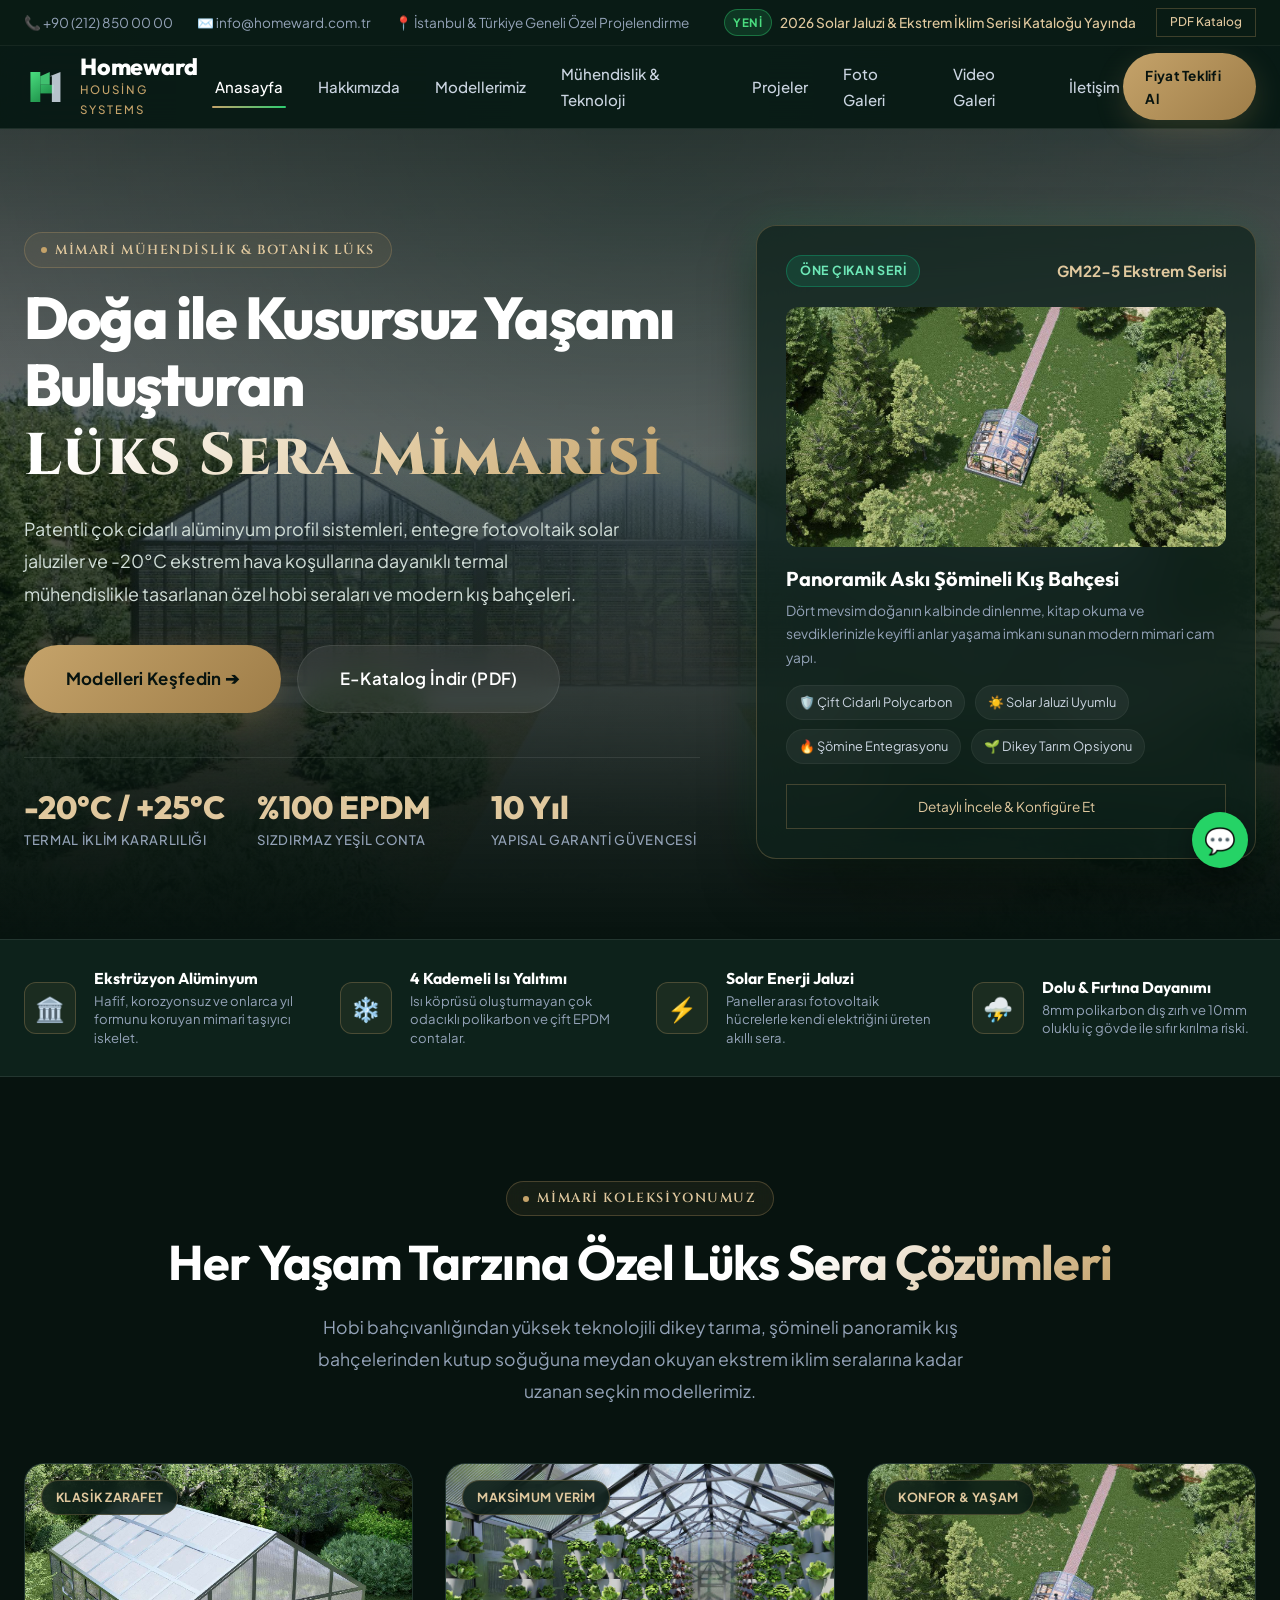
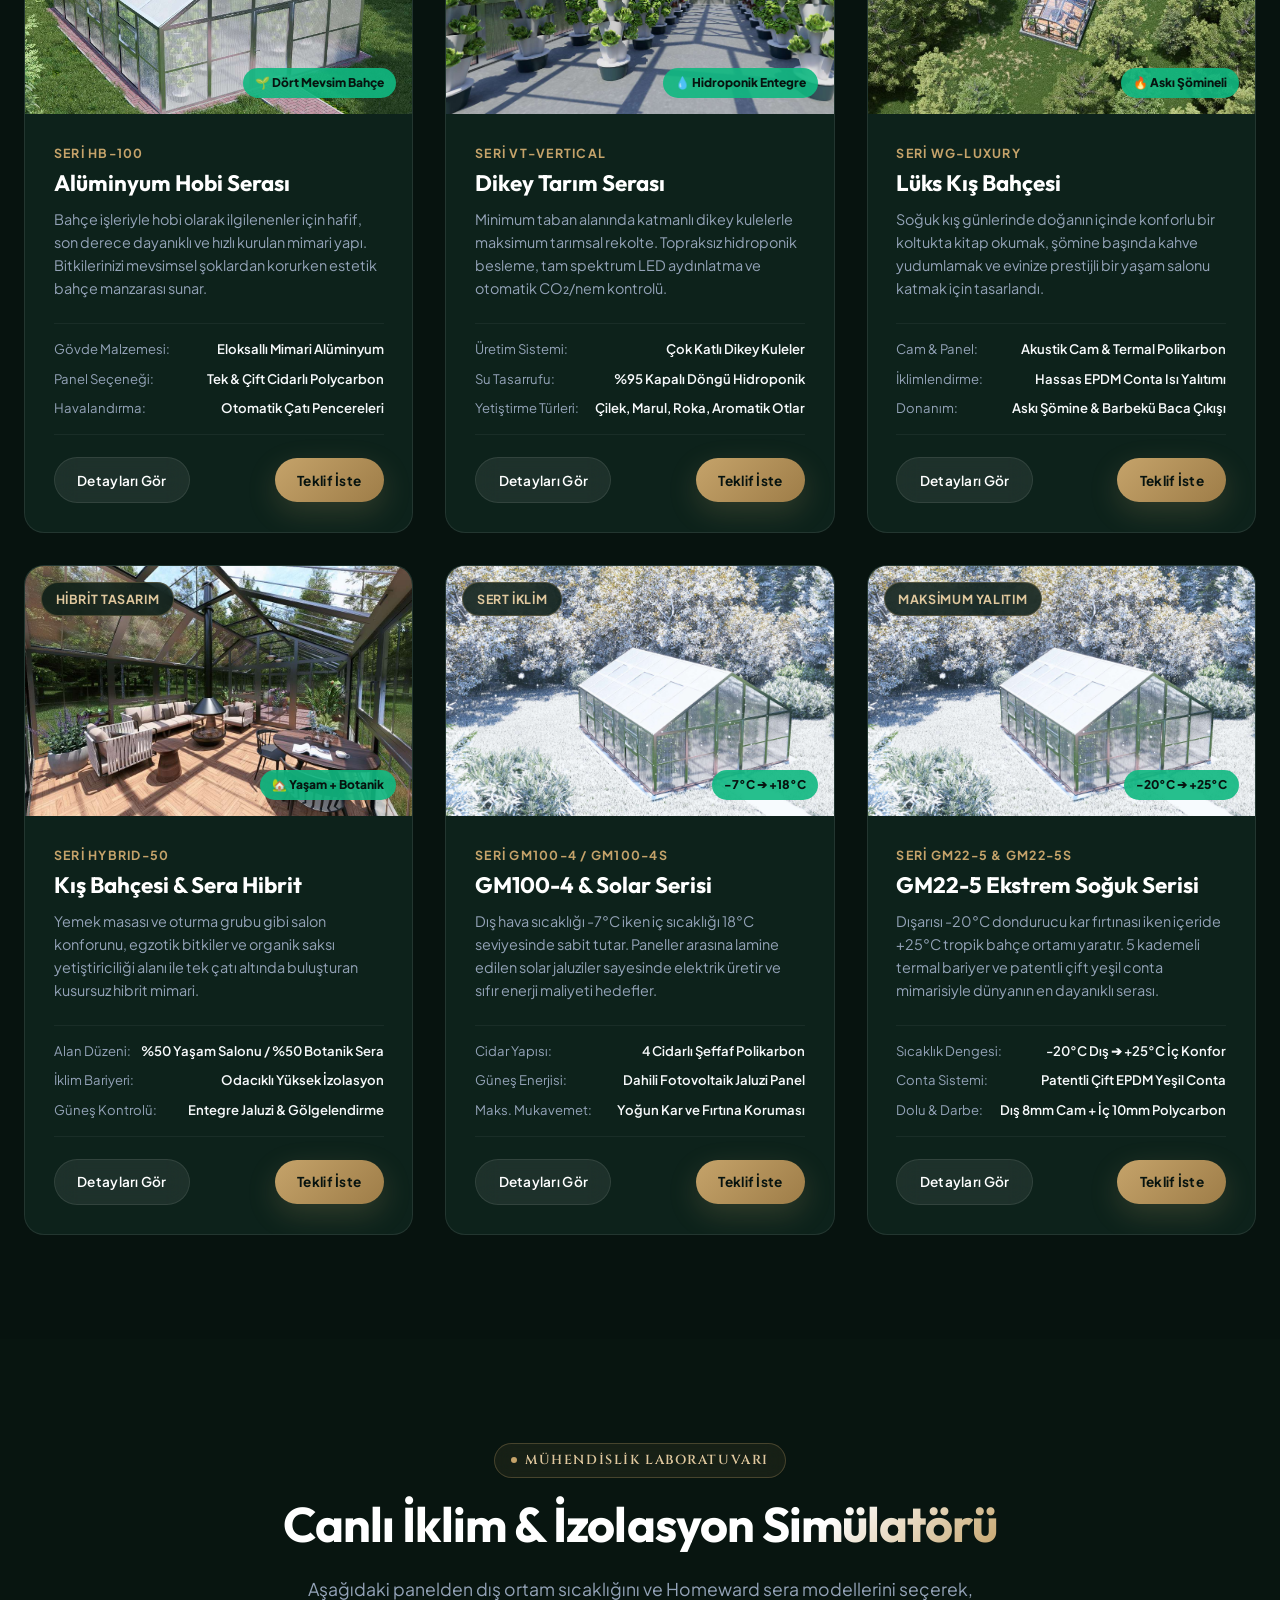
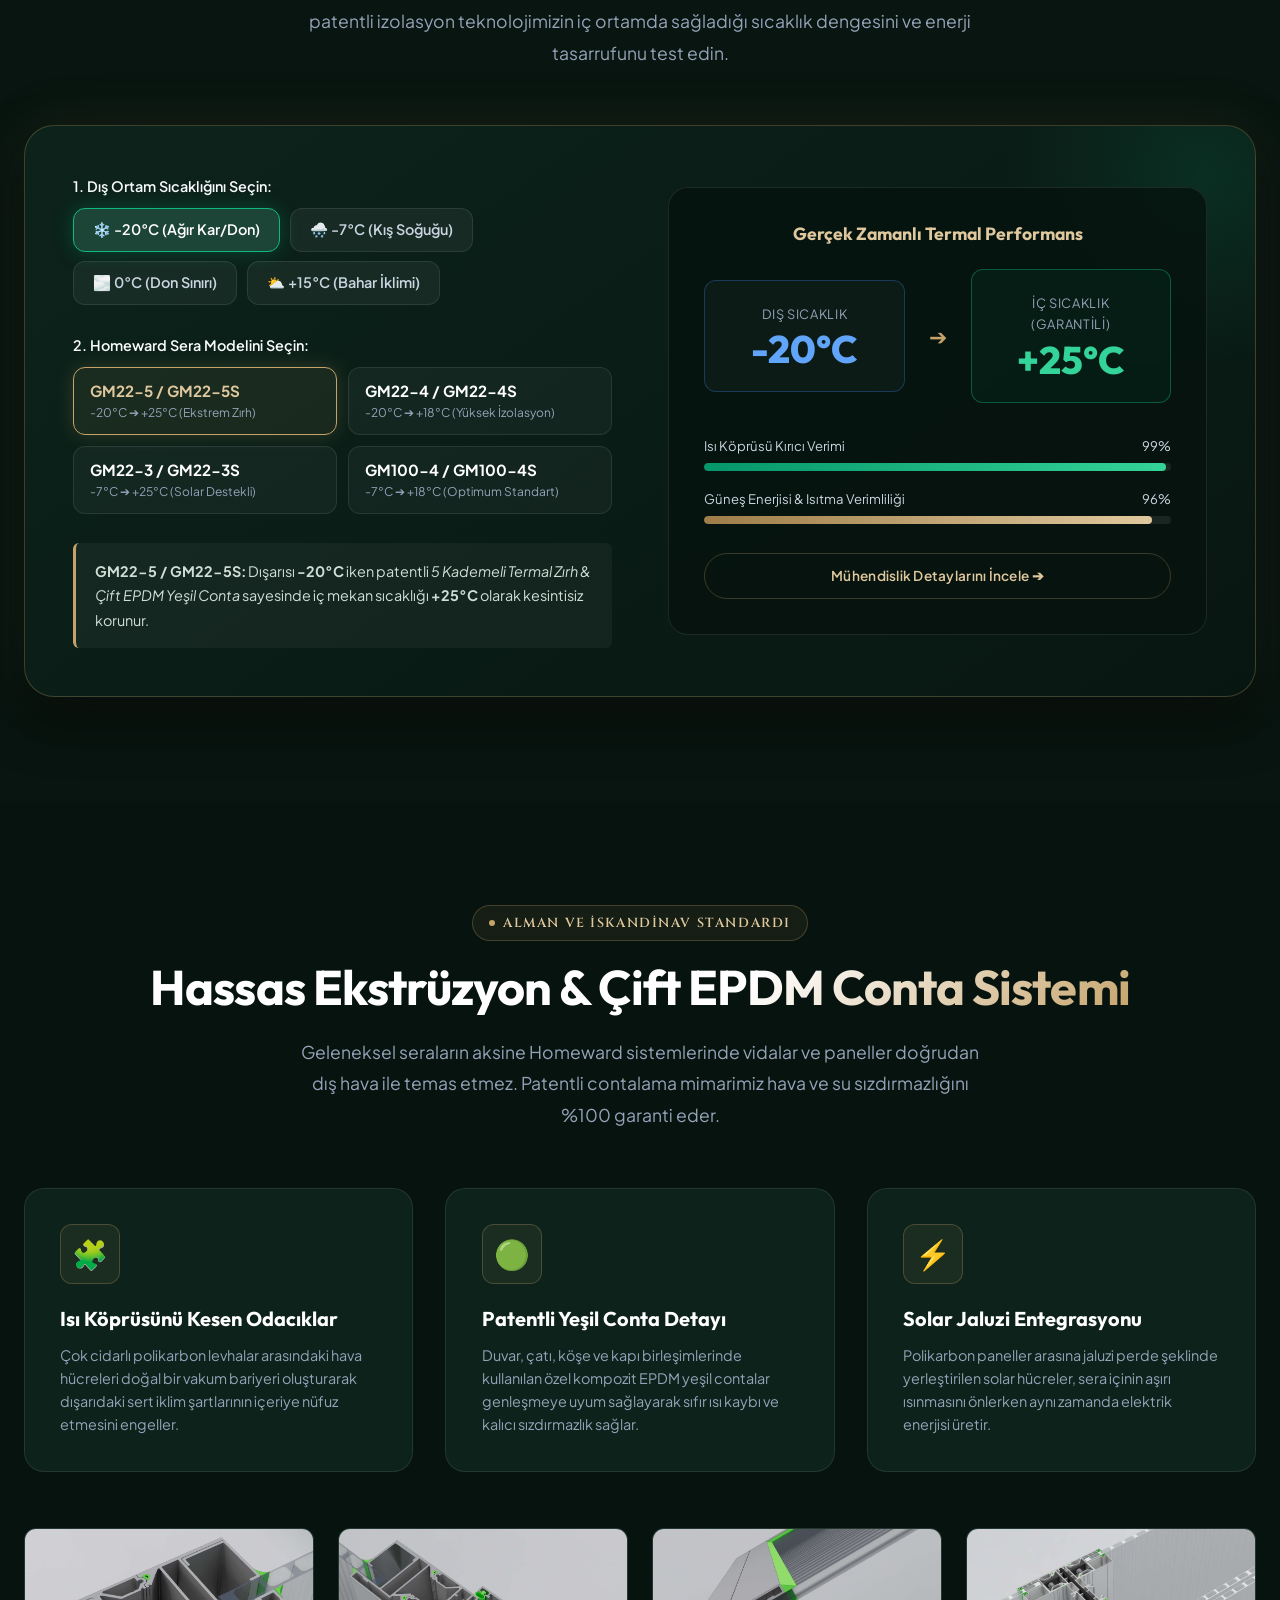
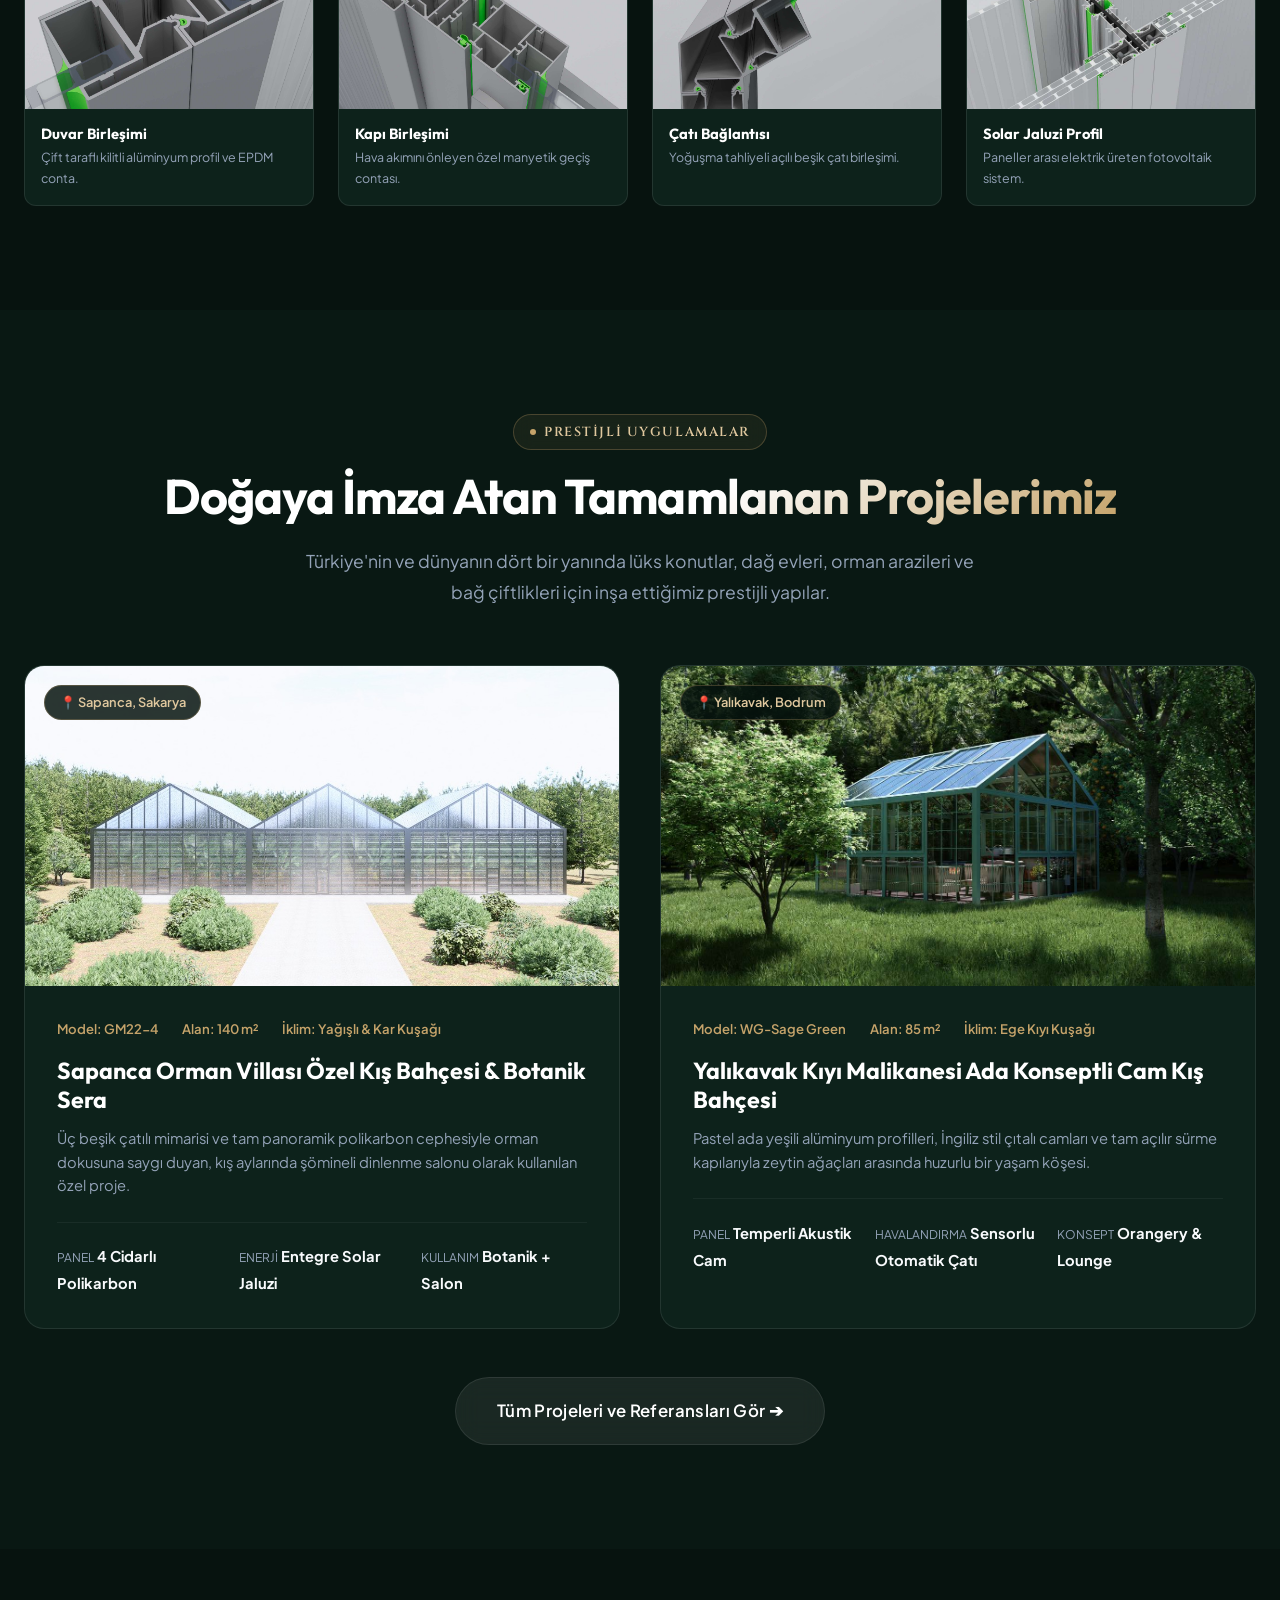
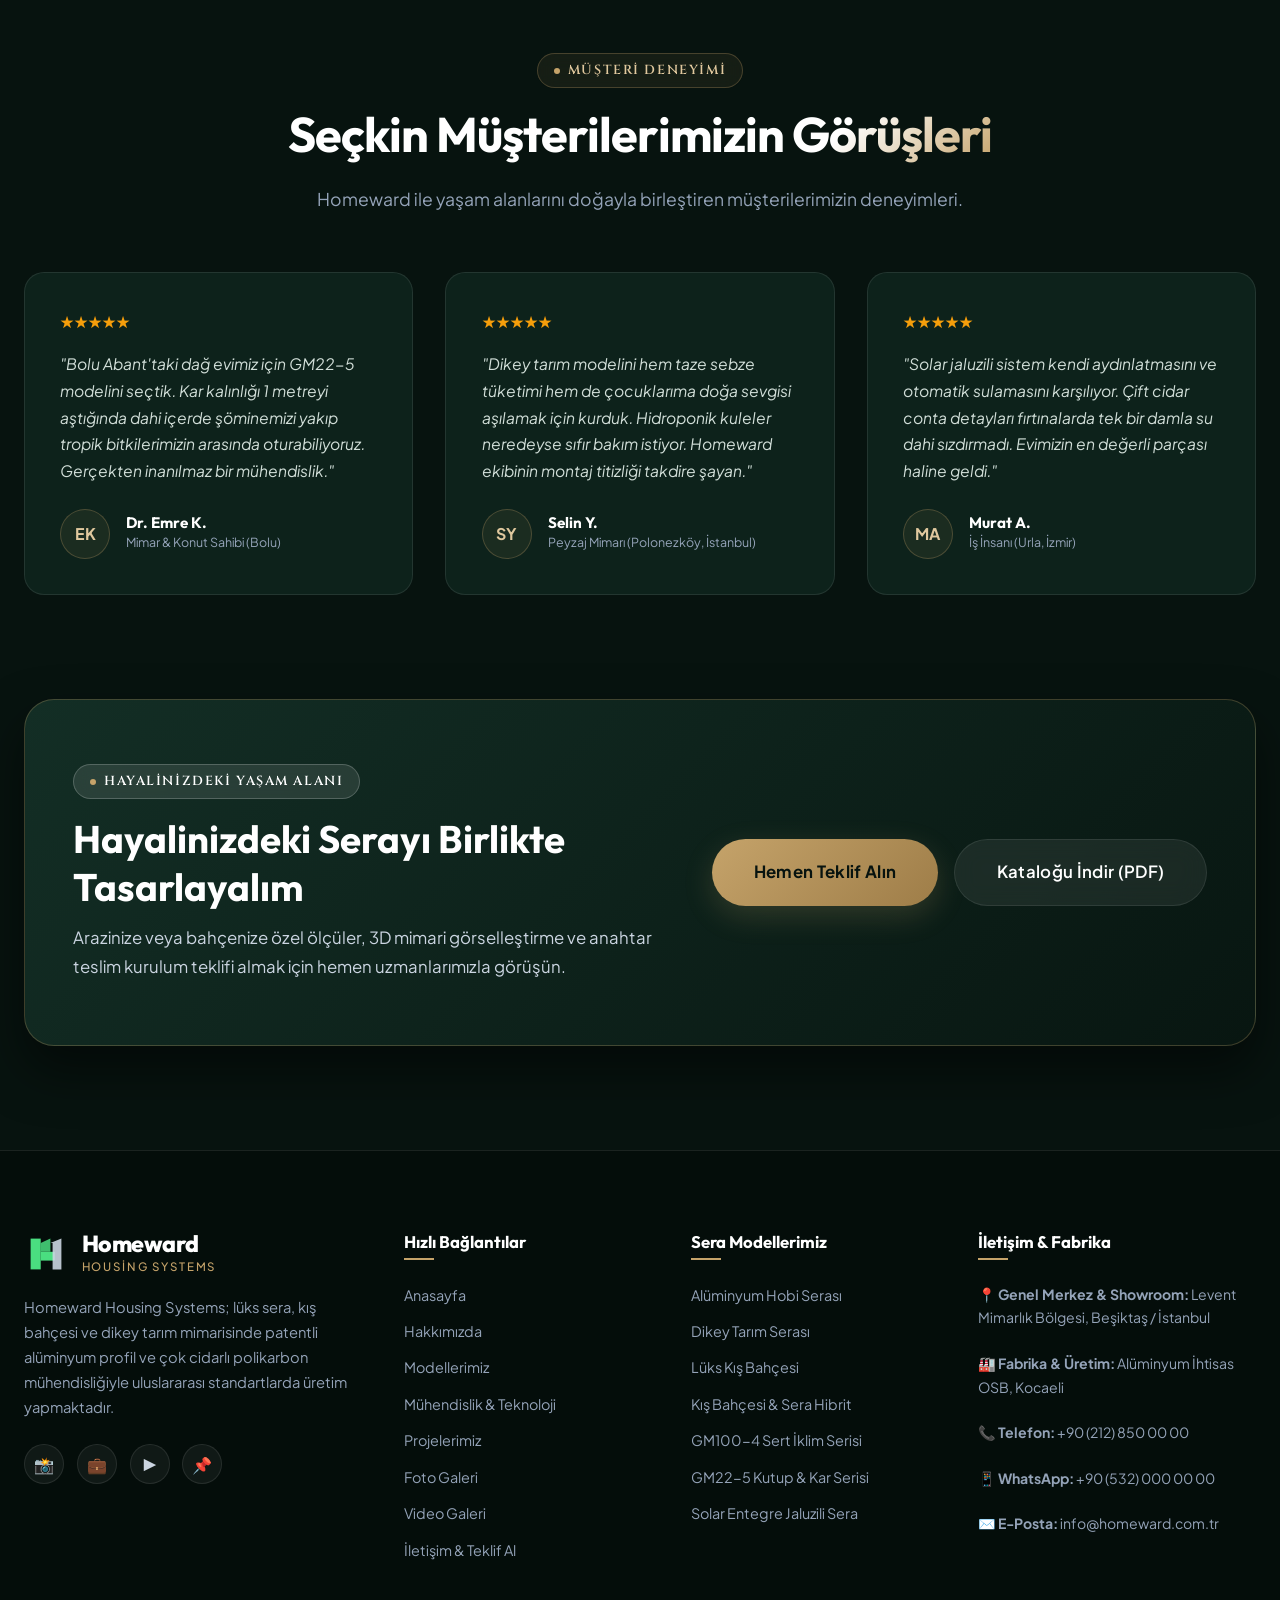
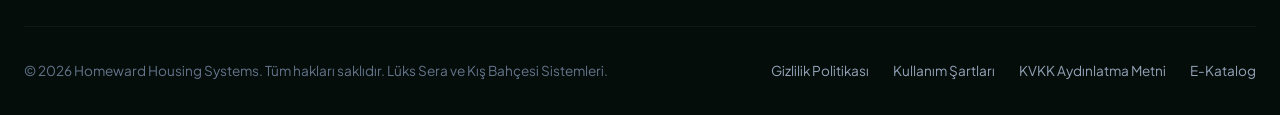
==== index.html @ cbe16f2c "feat: Homeward Housing Systems web sitesi ve Vercel yayin yapilandirmasi" ====
<!DOCTYPE html>
<html lang="tr">
<head>
  <meta charset="UTF-8">
  <meta name="viewport" content="width=device-width, initial-scale=1.0">
  <title>Homeward Housing Systems | Lüks Mimari Seralar & Kış Bahçeleri</title>
  <meta name="description" content="Homeward Housing Systems; patentli çok cidarlı polikarbon profil mühendisliği, entegre solar jaluziler ve -20°C ekstrem iklim dayanımı ile lüks mimari sera ve modern kış bahçeleri tasarlar.">
  <meta name="keywords" content="lüks sera, kış bahçesi, alüminyum sera, dikey tarım, hobi serası, homeward sera, solar sera, polikarbon sera">
  
  <!-- CSS Dosyası -->
  <link rel="stylesheet" href="assets/css/style.css">
  <link rel="icon" type="image/png" href="assets/images/logo_transparent.png">
</head>
<body>

  <!-- Üst Bilgi Duyuru Bandı -->
  <div class="topbar">
    <div class="container topbar-content">
      <div class="topbar-info">
        <a href="tel:+902128500000">📞 +90 (212) 850 00 00</a>
        <a href="mailto:info@homeward.com.tr">✉️ info@homeward.com.tr</a>
        <span>📍 İstanbul & Türkiye Geneli Özel Projelendirme</span>
      </div>
      <div class="topbar-promo">
        <span class="badge-live">Yeni</span>
        <span>2026 Solar Jaluzi & Ekstrem İklim Serisi Kataloğu Yayında</span>
        <a href="assets/homeward_katalog.pdf" download class="btn-outline-gold btn-sm" style="margin-left: 0.8rem; padding: 0.2rem 0.8rem; font-size: 0.75rem;">PDF Katalog</a>
      </div>
    </div>
  </div>

  <!-- Ana Navigasyon Header -->
  <header class="site-header">
    <div class="container nav-container">
      <a href="index.html" class="brand-logo" aria-label="Homeward Housing Systems Anasayfa">
        <div class="brand-logo-icon">
          <svg viewBox="0 0 100 100" fill="none" xmlns="http://www.w3.org/2000/svg">
            <path d="M15 15 H38 V85 H15 Z" fill="url(#logoGrad1)" />
            <path d="M38 45 H70 V65 H38 Z" fill="url(#logoGrad1)" />
            <path d="M60 25 L85 15 V85 H65 V25 Z" fill="#CBD5E1" opacity="0.9" />
            <path d="M38 25 L60 15 V45 H38 Z" fill="#4ADE80" opacity="0.85" />
            <defs>
              <linearGradient id="logoGrad1" x1="15" y1="15" x2="70" y2="85" gradientUnits="userSpaceOnUse">
                <stop stop-color="#4ADE80" />
                <stop offset="1" stop-color="#15803D" />
              </linearGradient>
            </defs>
          </svg>
        </div>
        <div class="brand-logo-text">
          <span class="brand-logo-name">Homeward</span>
          <span class="brand-logo-tagline">Housing Systems</span>
        </div>
      </a>

      <!-- Menü Linkleri -->
      <nav class="nav-menu">
        <a href="index.html" class="nav-link active">Anasayfa</a>
        <a href="hakkimizda.html" class="nav-link">Hakkımızda</a>
        <a href="modeller.html" class="nav-link">Modellerimiz</a>
        <a href="teknoloji.html" class="nav-link">Mühendislik & Teknoloji</a>
        <a href="referanslar.html" class="nav-link">Projeler</a>
        <a href="galeri.html" class="nav-link">Foto Galeri</a>
        <a href="video-galeri.html" class="nav-link">Video Galeri</a>
        <a href="iletisim.html" class="nav-link">İletişim</a>
      </nav>

      <div class="nav-actions">
        <a href="iletisim.html" class="btn btn-primary btn-sm">Fiyat Teklifi Al</a>
        <button class="menu-toggle" aria-label="Menüyü Aç/Kapat">☰</button>
      </div>
    </div>
  </header>

  <!-- Hero Bölümü (Cinematic Fullscreen Hero) -->
  <section class="hero">
    <div class="hero-bg-media">
      <img src="assets/images/hero/hero_front.jpg" alt="Homeward Lüks Mimari Sera ve Kış Bahçesi">
    </div>
    <div class="hero-overlay"></div>

    <div class="container hero-grid">
      <div class="hero-content">
        <div class="section-tag font-serif">MİMARİ MÜHENDİSLİK & BOTANİK LÜKS</div>
        <h1 class="hero-title">
          Doğa ile Kusursuz Yaşamı Buluşturan <br>
          <span class="highlight-gold font-serif">Lüks Sera Mimarisi</span>
        </h1>
        <p class="hero-subtitle">
          Patentli çok cidarlı alüminyum profil sistemleri, entegre fotovoltaik solar jaluziler ve -20°C ekstrem hava koşullarına dayanıklı termal mühendislikle tasarlanan özel hobi seraları ve modern kış bahçeleri.
        </p>
        <div class="hero-cta-group">
          <a href="modeller.html" class="btn btn-primary btn-lg">Modelleri Keşfedin ➔</a>
          <a href="assets/homeward_katalog.pdf" download class="btn btn-secondary btn-lg">E-Katalog İndir (PDF)</a>
        </div>

        <div class="hero-stats-row">
          <div class="stat-item">
            <span class="stat-num">-20°C / +25°C</span>
            <span class="stat-label">Termal İklim Kararlılığı</span>
          </div>
          <div class="stat-item">
            <span class="stat-num">%100 EPDM</span>
            <span class="stat-label">Sızdırmaz Yeşil Conta</span>
          </div>
          <div class="stat-item">
            <span class="stat-num">10 Yıl</span>
            <span class="stat-label">Yapısal Garanti Güvencesi</span>
          </div>
        </div>
      </div>

      <!-- Hero Sağ Taraf Kart Vitrini -->
      <div class="hero-card-showcase">
        <div class="hero-card-header">
          <span class="hero-card-badge">Öne Çıkan Seri</span>
          <span style="color: var(--color-accent-gold-light); font-weight: 700; font-size: 0.95rem;">GM22-5 Ekstrem Serisi</span>
        </div>
        <div class="hero-preview-img-box">
          <img src="assets/images/models/kis_bahcesi_somine.jpg" alt="Lüks Kış Bahçesi Şömineli Yaşam Alanı">
        </div>
        <h3 style="font-size: 1.25rem; margin-bottom: 0.5rem; color: #FFF;">Panoramik Askı Şömineli Kış Bahçesi</h3>
        <p style="font-size: 0.86rem; color: var(--text-muted); margin-bottom: 1rem;">
          Dört mevsim doğanın kalbinde dinlenme, kitap okuma ve sevdiklerinizle keyifli anlar yaşama imkanı sunan modern mimari cam yapı.
        </p>
        <div class="hero-spec-pills">
          <span class="spec-pill">🛡️ Çift Cidarlı Polycarbon</span>
          <span class="spec-pill">☀️ Solar Jaluzi Uyumlu</span>
          <span class="spec-pill">🔥 Şömine Entegrasyonu</span>
          <span class="spec-pill">🌱 Dikey Tarım Opsiyonu</span>
        </div>
        <div style="display: flex; justify-content: space-between; align-items: center; margin-top: 0.5rem;">
          <a href="modeller.html" class="btn-outline-gold btn-sm" style="width: 100%; text-align: center;">Detaylı İncele & Konfigüre Et</a>
        </div>
      </div>
    </div>
  </section>

  <!-- Öne Çıkan Özellikler Şeridi (Ticker / Tescilli Standartlar) -->
  <section class="features-ticker">
    <div class="container">
      <div class="ticker-grid">
        <div class="ticker-item">
          <div class="ticker-icon">🏛️</div>
          <div class="ticker-info">
            <h4>Ekstrüzyon Alüminyum</h4>
            <p>Hafif, korozyonsuz ve onlarca yıl formunu koruyan mimari taşıyıcı iskelet.</p>
          </div>
        </div>
        <div class="ticker-item">
          <div class="ticker-icon">❄️</div>
          <div class="ticker-info">
            <h4>4 Kademeli Isı Yalıtımı</h4>
            <p>Isı köprüsü oluşturmayan çok odacıklı polikarbon ve çift EPDM contalar.</p>
          </div>
        </div>
        <div class="ticker-item">
          <div class="ticker-icon">⚡</div>
          <div class="ticker-info">
            <h4>Solar Enerji Jaluzi</h4>
            <p>Paneller arası fotovoltaik hücrelerle kendi elektriğini üreten akıllı sera.</p>
          </div>
        </div>
        <div class="ticker-item">
          <div class="ticker-icon">⛈️</div>
          <div class="ticker-info">
            <h4>Dolu & Fırtına Dayanımı</h4>
            <p>8mm polikarbon dış zırh ve 10mm oluklu iç gövde ile sıfır kırılma riski.</p>
          </div>
        </div>
      </div>
    </div>
  </section>

  <!-- Modeller Bölümü -->
  <section class="section" id="modeller">
    <div class="container">
      <div class="section-header text-center">
        <span class="section-tag font-serif">MİMARİ KOLEKSİYONUMUZ</span>
        <h2 class="section-title">Her Yaşam Tarzına Özel <span>Lüks Sera Çözümleri</span></h2>
        <p class="section-desc center">
          Hobi bahçıvanlığından yüksek teknolojili dikey tarıma, şömineli panoramik kış bahçelerinden kutup soğuğuna meydan okuyan ekstrem iklim seralarına kadar uzanan seçkin modellerimiz.
        </p>
      </div>

      <div class="models-grid">
        <!-- Model 1: Hobi Serası -->
        <div class="model-card">
          <div class="model-img-wrapper">
            <img src="assets/images/models/hobi_serasi_main.jpg" alt="Alüminyum Hobi Serası">
            <span class="model-badge">Klasik Zarafet</span>
            <span class="model-climate-tag">🌱 Dört Mevsim Bahçe</span>
          </div>
          <div class="model-content">
            <span class="model-code">SERİ HB-100</span>
            <h3 class="model-name">Alüminyum Hobi Serası</h3>
            <p class="model-desc">
              Bahçe işleriyle hobi olarak ilgilenenler için hafif, son derece dayanıklı ve hızlı kurulan mimari yapı. Bitkilerinizi mevsimsel şoklardan korurken estetik bahçe manzarası sunar.
            </p>
            <div class="model-specs-list">
              <div class="model-spec-item">
                <span class="label">Gövde Malzemesi:</span>
                <span class="value">Eloksallı Mimari Alüminyum</span>
              </div>
              <div class="model-spec-item">
                <span class="label">Panel Seçeneği:</span>
                <span class="value">Tek & Çift Cidarlı Polycarbon</span>
              </div>
              <div class="model-spec-item">
                <span class="label">Havalandırma:</span>
                <span class="value">Otomatik Çatı Pencereleri</span>
              </div>
            </div>
            <div class="model-card-footer">
              <a href="modeller.html#hobi" class="btn btn-secondary btn-sm">Detayları Gör</a>
              <a href="iletisim.html?model=hobi-serasi" class="btn btn-primary btn-sm">Teklif İste</a>
            </div>
          </div>
        </div>

        <!-- Model 2: Dikey Tarım Serası -->
        <div class="model-card">
          <div class="model-img-wrapper">
            <img src="assets/images/models/dikey_tarim_interior.jpg" alt="Dikey Tarım ve Hidroponik Sera">
            <span class="model-badge">Maksimum Verim</span>
            <span class="model-climate-tag">💧 Hidroponik Entegre</span>
          </div>
          <div class="model-content">
            <span class="model-code">SERİ VT-VERTICAL</span>
            <h3 class="model-name">Dikey Tarım Serası</h3>
            <p class="model-desc">
              Minimum taban alanında katmanlı dikey kulelerle maksimum tarımsal rekolte. Topraksız hidroponik besleme, tam spektrum LED aydınlatma ve otomatik CO₂/nem kontrolü.
            </p>
            <div class="model-specs-list">
              <div class="model-spec-item">
                <span class="label">Üretim Sistemi:</span>
                <span class="value">Çok Katlı Dikey Kuleler</span>
              </div>
              <div class="model-spec-item">
                <span class="label">Su Tasarrufu:</span>
                <span class="value">%95 Kapalı Döngü Hidroponik</span>
              </div>
              <div class="model-spec-item">
                <span class="label">Yetiştirme Türleri:</span>
                <span class="value">Çilek, Marul, Roka, Aromatik Otlar</span>
              </div>
            </div>
            <div class="model-card-footer">
              <a href="modeller.html#dikey" class="btn btn-secondary btn-sm">Detayları Gör</a>
              <a href="iletisim.html?model=dikey-tarim" class="btn btn-primary btn-sm">Teklif İste</a>
            </div>
          </div>
        </div>

        <!-- Model 3: Lüks Kış Bahçesi & Salon -->
        <div class="model-card">
          <div class="model-img-wrapper">
            <img src="assets/images/models/kis_bahcesi_somine.jpg" alt="Lüks Kış Bahçesi">
            <span class="model-badge">Konfor & Yaşam</span>
            <span class="model-climate-tag">🔥 Askı Şömineli</span>
          </div>
          <div class="model-content">
            <span class="model-code">SERİ WG-LUXURY</span>
            <h3 class="model-name">Lüks Kış Bahçesi</h3>
            <p class="model-desc">
              Soğuk kış günlerinde doğanın içinde konforlu bir koltukta kitap okumak, şömine başında kahve yudumlamak ve evinize prestijli bir yaşam salonu katmak için tasarlandı.
            </p>
            <div class="model-specs-list">
              <div class="model-spec-item">
                <span class="label">Cam & Panel:</span>
                <span class="value">Akustik Cam & Termal Polikarbon</span>
              </div>
              <div class="model-spec-item">
                <span class="label">İklimlendirme:</span>
                <span class="value">Hassas EPDM Conta Isı Yalıtımı</span>
              </div>
              <div class="model-spec-item">
                <span class="label">Donanım:</span>
                <span class="value">Askı Şömine & Barbekü Baca Çıkışı</span>
              </div>
            </div>
            <div class="model-card-footer">
              <a href="modeller.html#kis-bahcesi" class="btn btn-secondary btn-sm">Detayları Gör</a>
              <a href="iletisim.html?model=kis-bahcesi" class="btn btn-primary btn-sm">Teklif İste</a>
            </div>
          </div>
        </div>

        <!-- Model 4: Kış Bahçesi & Sera Hibrit -->
        <div class="model-card">
          <div class="model-img-wrapper">
            <img src="assets/images/models/kis_bahcesi_sera_hibrit.jpg" alt="Kış Bahçesi ve Sera Hibrit Model">
            <span class="model-badge">Hibrit Tasarım</span>
            <span class="model-climate-tag">🏡 Yaşam + Botanik</span>
          </div>
          <div class="model-content">
            <span class="model-code">SERİ HYBRID-50</span>
            <h3 class="model-name">Kış Bahçesi & Sera Hibrit</h3>
            <p class="model-desc">
              Yemek masası ve oturma grubu gibi salon konforunu, egzotik bitkiler ve organik saksı yetiştiriciliği alanı ile tek çatı altında buluşturan kusursuz hibrit mimari.
            </p>
            <div class="model-specs-list">
              <div class="model-spec-item">
                <span class="label">Alan Düzeni:</span>
                <span class="value">%50 Yaşam Salonu / %50 Botanik Sera</span>
              </div>
              <div class="model-spec-item">
                <span class="label">İklim Bariyeri:</span>
                <span class="value">Odacıklı Yüksek İzolasyon</span>
              </div>
              <div class="model-spec-item">
                <span class="label">Güneş Kontrolü:</span>
                <span class="value">Entegre Jaluzi & Gölgelendirme</span>
              </div>
            </div>
            <div class="model-card-footer">
              <a href="modeller.html#hibrit" class="btn btn-secondary btn-sm">Detayları Gör</a>
              <a href="iletisim.html?model=hibrit-sera" class="btn btn-primary btn-sm">Teklif İste</a>
            </div>
          </div>
        </div>

        <!-- Model 5: GM100-4 & Solar GM100-4S -->
        <div class="model-card">
          <div class="model-img-wrapper">
            <img src="assets/images/models/sert_iklim_solar_sera.jpg" alt="GM100 Sert İklim Serası">
            <span class="model-badge">Sert İklim</span>
            <span class="model-climate-tag">-7°C ➔ +18°C</span>
          </div>
          <div class="model-content">
            <span class="model-code">SERİ GM100-4 / GM100-4S</span>
            <h3 class="model-name">GM100-4 & Solar Serisi</h3>
            <p class="model-desc">
              Dış hava sıcaklığı -7°C iken iç sıcaklığı 18°C seviyesinde sabit tutar. Paneller arasına lamine edilen solar jaluziler sayesinde elektrik üretir ve sıfır enerji maliyeti hedefler.
            </p>
            <div class="model-specs-list">
              <div class="model-spec-item">
                <span class="label">Cidar Yapısı:</span>
                <span class="value">4 Cidarlı Şeffaf Polikarbon</span>
              </div>
              <div class="model-spec-item">
                <span class="label">Güneş Enerjisi:</span>
                <span class="value">Dahili Fotovoltaik Jaluzi Panel</span>
              </div>
              <div class="model-spec-item">
                <span class="label">Maks. Mukavemet:</span>
                <span class="value">Yoğun Kar ve Fırtına Koruması</span>
              </div>
            </div>
            <div class="model-card-footer">
              <a href="modeller.html#gm100" class="btn btn-secondary btn-sm">Detayları Gör</a>
              <a href="iletisim.html?model=gm100-4" class="btn btn-primary btn-sm">Teklif İste</a>
            </div>
          </div>
        </div>

        <!-- Model 6: GM22-5 Ekstrem Kutup & Kar Serisi -->
        <div class="model-card">
          <div class="model-img-wrapper">
            <img src="assets/images/hero/snow_arctic_greenhouse.jpg" alt="GM22-5 Ekstrem Kutup ve Kar Serisi Sera">
            <span class="model-badge">Maksimum Yalıtım</span>
            <span class="model-climate-tag">-20°C ➔ +25°C</span>
          </div>
          <div class="model-content">
            <span class="model-code">SERİ GM22-5 & GM22-5S</span>
            <h3 class="model-name">GM22-5 Ekstrem Soğuk Serisi</h3>
            <p class="model-desc">
              Dışarısı -20°C dondurucu kar fırtınası iken içeride +25°C tropik bahçe ortamı yaratır. 5 kademeli termal bariyer ve patentli çift yeşil conta mimarisiyle dünyanın en dayanıklı serası.
            </p>
            <div class="model-specs-list">
              <div class="model-spec-item">
                <span class="label">Sıcaklık Dengesi:</span>
                <span class="value">-20°C Dış ➔ +25°C İç Konfor</span>
              </div>
              <div class="model-spec-item">
                <span class="label">Conta Sistemi:</span>
                <span class="value">Patentli Çift EPDM Yeşil Conta</span>
              </div>
              <div class="model-spec-item">
                <span class="label">Dolu & Darbe:</span>
                <span class="value">Dış 8mm Cam + İç 10mm Polycarbon</span>
              </div>
            </div>
            <div class="model-card-footer">
              <a href="modeller.html#gm22-5" class="btn btn-secondary btn-sm">Detayları Gör</a>
              <a href="iletisim.html?model=gm22-5" class="btn btn-primary btn-sm">Teklif İste</a>
            </div>
          </div>
        </div>
      </div>
    </div>
  </section>

  <!-- İNTERAKTİF İKLİM & İZOLASYON SİMÜLATÖRÜ -->
  <section class="section" style="background: rgba(10, 24, 19, 0.5);">
    <div class="container">
      <div class="section-header text-center">
        <span class="section-tag font-serif">MÜHENDİSLİK LABORATUVARI</span>
        <h2 class="section-title">Canlı İklim & İzolasyon <span>Simülatörü</span></h2>
        <p class="section-desc center">
          Aşağıdaki panelden dış ortam sıcaklığını ve Homeward sera modellerini seçerek, patentli izolasyon teknolojimizin iç ortamda sağladığı sıcaklık dengesini ve enerji tasarrufunu test edin.
        </p>
      </div>

      <div class="simulator-box">
        <div class="simulator-grid">
          <!-- Sol Kontroller -->
          <div class="sim-controls">
            <div class="control-group">
              <label>1. Dış Ortam Sıcaklığını Seçin:</label>
              <div class="temp-buttons-row">
                <button type="button" class="temp-btn active" data-temp="-20">❄️ -20°C (Ağır Kar/Don)</button>
                <button type="button" class="temp-btn" data-temp="-7">🌨️ -7°C (Kış Soğuğu)</button>
                <button type="button" class="temp-btn" data-temp="0">🌫️ 0°C (Don Sınırı)</button>
                <button type="button" class="temp-btn" data-temp="15">⛅ +15°C (Bahar İklimi)</button>
              </div>
            </div>

            <div class="control-group">
              <label>2. Homeward Sera Modelini Seçin:</label>
              <div class="model-select-grid">
                <button type="button" class="model-choice-btn active" data-model="gm22-5">
                  <strong>GM22-5 / GM22-5S</strong>
                  <span>-20°C ➔ +25°C (Ekstrem Zırh)</span>
                </button>
                <button type="button" class="model-choice-btn" data-model="gm22-4">
                  <strong>GM22-4 / GM22-4S</strong>
                  <span>-20°C ➔ +18°C (Yüksek İzolasyon)</span>
                </button>
                <button type="button" class="model-choice-btn" data-model="gm22-3">
                  <strong>GM22-3 / GM22-3S</strong>
                  <span>-7°C ➔ +25°C (Solar Destekli)</span>
                </button>
                <button type="button" class="model-choice-btn" data-model="gm100-4">
                  <strong>GM100-4 / GM100-4S</strong>
                  <span>-7°C ➔ +18°C (Optimum Standart)</span>
                </button>
              </div>
            </div>

            <div id="simClimateDesc" style="background: rgba(255, 255, 255, 0.04); border-left: 3px solid var(--color-accent-gold); padding: 1rem 1.2rem; border-radius: var(--radius-sm); font-size: 0.9rem; color: #D1DED8;">
              Hesaplanıyor...
            </div>
          </div>

          <!-- Sağ Canlı Gösterge -->
          <div class="sim-display-card">
            <h4 style="font-size: 1.1rem; color: var(--color-accent-gold-light); margin-bottom: 1.5rem; text-align: center;">
              Gerçek Zamanlı Termal Performans
            </h4>

            <div class="thermal-comparison-row">
              <div class="thermal-box outside">
                <div class="thermal-label">Dış Sıcaklık</div>
                <div class="thermal-value cold" id="outsideTempVal">-20°C</div>
              </div>

              <div class="thermal-divider-arrow">➔</div>

              <div class="thermal-box inside">
                <div class="thermal-label">İç Sıcaklık (Garantili)</div>
                <div class="thermal-value warm" id="insideTempVal">+25°C</div>
              </div>
            </div>

            <div class="thermal-feature-bars">
              <div class="bar-row">
                <div class="bar-header">
                  <span>Isı Köprüsü Kırıcı Verimi</span>
                  <span id="retentionVal">99%</span>
                </div>
                <div class="progress-track">
                  <div class="progress-fill green" id="retentionFill" style="width: 99%;"></div>
                </div>
              </div>

              <div class="bar-row">
                <div class="bar-header">
                  <span>Güneş Enerjisi & Isıtma Verimliliği</span>
                  <span id="solarEffVal">96%</span>
                </div>
                <div class="progress-track">
                  <div class="progress-fill gold" id="solarEffFill" style="width: 96%;"></div>
                </div>
              </div>
            </div>

            <div style="margin-top: 1.8rem; text-align: center;">
              <a href="teknoloji.html" class="btn btn-outline-gold btn-sm" style="width: 100%;">
                Mühendislik Detaylarını İncele ➔
              </a>
            </div>
          </div>
        </div>
      </div>
    </div>
  </section>

  <!-- MÜHENDİSLİK & PATENTLİ CONTA TEKNOLOJİSİ ÖNİZLEMESİ -->
  <section class="section">
    <div class="container">
      <div class="section-header text-center">
        <span class="section-tag font-serif">ALMAN VE İSKANDİNAV STANDARDI</span>
        <h2 class="section-title">Hassas Ekstrüzyon & <span>Çift EPDM Conta Sistemi</span></h2>
        <p class="section-desc center">
          Geleneksel seraların aksine Homeward sistemlerinde vidalar ve paneller doğrudan dış hava ile temas etmez. Patentli contalama mimarimiz hava ve su sızdırmazlığını %100 garanti eder.
        </p>
      </div>

      <div class="tech-features-grid">
        <div class="tech-card">
          <div class="tech-icon-circle">🧩</div>
          <h3>Isı Köprüsünü Kesen Odacıklar</h3>
          <p>Çok cidarlı polikarbon levhalar arasındaki hava hücreleri doğal bir vakum bariyeri oluşturarak dışarıdaki sert iklim şartlarının içeriye nüfuz etmesini engeller.</p>
        </div>
        <div class="tech-card">
          <div class="tech-icon-circle">🟢</div>
          <h3>Patentli Yeşil Conta Detayı</h3>
          <p>Duvar, çatı, köşe ve kapı birleşimlerinde kullanılan özel kompozit EPDM yeşil contalar genleşmeye uyum sağlayarak sıfır ısı kaybı ve kalıcı sızdırmazlık sağlar.</p>
        </div>
        <div class="tech-card">
          <div class="tech-icon-circle">⚡</div>
          <h3>Solar Jaluzi Entegrasyonu</h3>
          <p>Polikarbon paneller arasına jaluzi perde şeklinde yerleştirilen solar hücreler, sera içinin aşırı ısınmasını önlerken aynı zamanda elektrik enerjisi üretir.</p>
        </div>
      </div>

      <!-- Kesit Görselleri Barı -->
      <div class="joints-gallery-grid">
        <div class="joint-card" data-lightbox-src="assets/images/tech/duvar_conta_detay.jpg" data-title="Duvar Birleşimi Conta Detayı">
          <div class="joint-img">
            <img src="assets/images/tech/duvar_conta_detay.jpg" alt="Duvar Birleşimi Conta Detayı">
          </div>
          <div class="joint-info">
            <h5>Duvar Birleşimi</h5>
            <p>Çift taraflı kilitli alüminyum profil ve EPDM conta.</p>
          </div>
        </div>

        <div class="joint-card" data-lightbox-src="assets/images/tech/kapi_conta_detay.jpg" data-title="Kapı Birleşimi Conta Detayı">
          <div class="joint-img">
            <img src="assets/images/tech/kapi_conta_detay.jpg" alt="Kapı Birleşimi Conta Detayı">
          </div>
          <div class="joint-info">
            <h5>Kapı Birleşimi</h5>
            <p>Hava akımını önleyen özel manyetik geçiş contası.</p>
          </div>
        </div>

        <div class="joint-card" data-lightbox-src="assets/images/tech/cati_conta_detay.jpg" data-title="Çatı Birleşimi Conta Detayı">
          <div class="joint-img">
            <img src="assets/images/tech/cati_conta_detay.jpg" alt="Çatı Birleşimi Conta Detayı">
          </div>
          <div class="joint-info">
            <h5>Çatı Bağlantısı</h5>
            <p>Yoğuşma tahliyeli açılı beşik çatı birleşimi.</p>
          </div>
        </div>

        <div class="joint-card" data-lightbox-src="assets/images/tech/solar_jaluzi_profil.jpg" data-title="Entegre Solar Jaluzi Profil Kesiti">
          <div class="joint-img">
            <img src="assets/images/tech/solar_jaluzi_profil.jpg" alt="Solar Jaluzi Profil Kesiti">
          </div>
          <div class="joint-info">
            <h5>Solar Jaluzi Profil</h5>
            <p>Paneller arası elektrik üreten fotovoltaik sistem.</p>
          </div>
        </div>
      </div>
    </div>
  </section>

  <!-- SEÇKİN PROJELER VİTRİNİ -->
  <section class="section" style="background: rgba(13, 34, 27, 0.4);">
    <div class="container">
      <div class="section-header text-center">
        <span class="section-tag font-serif">PRESTİJLİ UYGULAMALAR</span>
        <h2 class="section-title">Doğaya İmza Atan <span>Tamamlanan Projelerimiz</span></h2>
        <p class="section-desc center">
          Türkiye'nin ve dünyanın dört bir yanında lüks konutlar, dağ evleri, orman arazileri ve bağ çiftlikleri için inşa ettiğimiz prestijli yapılar.
        </p>
      </div>

      <div class="projects-grid">
        <div class="project-card">
          <div class="project-img-box">
            <img src="assets/images/hero/hero_front.jpg" alt="Sapanca Orman Villası Sera Projesi">
            <span class="project-location-tag">📍 Sapanca, Sakarya</span>
          </div>
          <div class="project-body">
            <div class="project-meta-row">
              <span>Model: GM22-4</span>
              <span>Alan: 140 m²</span>
              <span>İklim: Yağışlı & Kar Kuşağı</span>
            </div>
            <h3 class="project-title">Sapanca Orman Villası Özel Kış Bahçesi & Botanik Sera</h3>
            <p class="project-desc">
              Üç beşik çatılı mimarisi ve tam panoramik polikarbon cephesiyle orman dokusuna saygı duyan, kış aylarında şömineli dinlenme salonu olarak kullanılan özel proje.
            </p>
            <div class="project-specs-bar">
              <div class="spec-col">
                <span class="spec-t">Panel</span>
                <span class="spec-v">4 Cidarlı Polikarbon</span>
              </div>
              <div class="spec-col">
                <span class="spec-t">Enerji</span>
                <span class="spec-v">Entegre Solar Jaluzi</span>
              </div>
              <div class="spec-col">
                <span class="spec-t">Kullanım</span>
                <span class="spec-v">Botanik + Salon</span>
              </div>
            </div>
          </div>
        </div>

        <div class="project-card">
          <div class="project-img-box">
            <img src="assets/images/models/kis_bahcesi_sage_green.jpg" alt="Bodrum Yalıkavak Ada Konsepti Kış Bahçesi">
            <span class="project-location-tag">📍 Yalıkavak, Bodrum</span>
          </div>
          <div class="project-body">
            <div class="project-meta-row">
              <span>Model: WG-Sage Green</span>
              <span>Alan: 85 m²</span>
              <span>İklim: Ege Kıyı Kuşağı</span>
            </div>
            <h3 class="project-title">Yalıkavak Kıyı Malikanesi Ada Konseptli Cam Kış Bahçesi</h3>
            <p class="project-desc">
              Pastel ada yeşili alüminyum profilleri, İngiliz stil çıtalı camları ve tam açılır sürme kapılarıyla zeytin ağaçları arasında huzurlu bir yaşam köşesi.
            </p>
            <div class="project-specs-bar">
              <div class="spec-col">
                <span class="spec-t">Panel</span>
                <span class="spec-v">Temperli Akustik Cam</span>
              </div>
              <div class="spec-col">
                <span class="spec-t">Havalandırma</span>
                <span class="spec-v">Sensorlu Otomatik Çatı</span>
              </div>
              <div class="spec-col">
                <span class="spec-t">Konsept</span>
                <span class="spec-v">Orangery & Lounge</span>
              </div>
            </div>
          </div>
        </div>
      </div>

      <div style="text-align: center; margin-top: 3rem;">
        <a href="referanslar.html" class="btn btn-secondary btn-lg">Tüm Projeleri ve Referansları Gör ➔</a>
      </div>
    </div>
  </section>

  <!-- MÜŞTERİ YORUMLARI & GÜVEN KARTLARI -->
  <section class="section">
    <div class="container">
      <div class="section-header text-center">
        <span class="section-tag font-serif">MÜŞTERİ DENEYİMİ</span>
        <h2 class="section-title">Seçkin Müşterilerimizin <span>Görüşleri</span></h2>
        <p class="section-desc center">
          Homeward ile yaşam alanlarını doğayla birleştiren müşterilerimizin deneyimleri.
        </p>
      </div>

      <div class="testimonials-grid">
        <div class="testimonial-card">
          <div class="testimonial-stars">★★★★★</div>
          <p class="testimonial-quote">
            "Bolu Abant'taki dağ evimiz için GM22-5 modelini seçtik. Kar kalınlığı 1 metreyi aştığında dahi içerde şöminemizi yakıp tropik bitkilerimizin arasında oturabiliyoruz. Gerçekten inanılmaz bir mühendislik."
          </p>
          <div class="client-info">
            <div class="client-avatar">EK</div>
            <div class="client-meta">
              <h5>Dr. Emre K.</h5>
              <p>Mimar & Konut Sahibi (Bolu)</p>
            </div>
          </div>
        </div>

        <div class="testimonial-card">
          <div class="testimonial-stars">★★★★★</div>
          <p class="testimonial-quote">
            "Dikey tarım modelini hem taze sebze tüketimi hem de çocuklarıma doğa sevgisi aşılamak için kurduk. Hidroponik kuleler neredeyse sıfır bakım istiyor. Homeward ekibinin montaj titizliği takdire şayan."
          </p>
          <div class="client-info">
            <div class="client-avatar">SY</div>
            <div class="client-meta">
              <h5>Selin Y.</h5>
              <p>Peyzaj Mimarı (Polonezköy, İstanbul)</p>
            </div>
          </div>
        </div>

        <div class="testimonial-card">
          <div class="testimonial-stars">★★★★★</div>
          <p class="testimonial-quote">
            "Solar jaluzili sistem kendi aydınlatmasını ve otomatik sulamasını karşılıyor. Çift cidar conta detayları fırtınalarda tek bir damla su dahi sızdırmadı. Evimizin en değerli parçası haline geldi."
          </p>
          <div class="client-info">
            <div class="client-avatar">MA</div>
            <div class="client-meta">
              <h5>Murat A.</h5>
              <p>İş İnsanı (Urla, İzmir)</p>
            </div>
          </div>
        </div>
      </div>
    </div>
  </section>

  <!-- ÇAĞRI BARI & KATALOG İNDİRME -->
  <section class="section" style="padding-top: 0;">
    <div class="container">
      <div class="cta-banner">
        <div class="cta-banner-content">
          <div>
            <span class="section-tag font-serif" style="background: rgba(255,255,255,0.1); border-color: rgba(255,255,255,0.2); color: #FFF;">HAYALİNİZDEKİ YAŞAM ALANI</span>
            <h2>Hayalinizdeki Serayı Birlikte Tasarlayalım</h2>
            <p>
              Arazinize veya bahçenize özel ölçüler, 3D mimari görselleştirme ve anahtar teslim kurulum teklifi almak için hemen uzmanlarımızla görüşün.
            </p>
          </div>
          <div class="cta-actions">
            <a href="iletisim.html" class="btn btn-primary btn-lg">Hemen Teklif Alın</a>
            <a href="assets/homeward_katalog.pdf" download class="btn btn-secondary btn-lg">Kataloğu İndir (PDF)</a>
          </div>
        </div>
      </div>
    </div>
  </section>

  <!-- Footer -->
  <footer class="site-footer">
    <div class="container">
      <div class="footer-grid">
        <div class="footer-brand">
          <a href="index.html" class="brand-logo" style="margin-bottom: 1rem;">
            <div class="brand-logo-icon">
              <svg viewBox="0 0 100 100" fill="none" xmlns="http://www.w3.org/2000/svg">
                <path d="M15 15 H38 V85 H15 Z" fill="#4ADE80" />
                <path d="M38 45 H70 V65 H38 Z" fill="#4ADE80" />
                <path d="M60 25 L85 15 V85 H65 V25 Z" fill="#CBD5E1" opacity="0.9" />
                <path d="M38 25 L60 15 V45 H38 Z" fill="#4ADE80" opacity="0.85" />
              </svg>
            </div>
            <div class="brand-logo-text">
              <span class="brand-logo-name">Homeward</span>
              <span class="brand-logo-tagline">Housing Systems</span>
            </div>
          </a>
          <p>
            Homeward Housing Systems; lüks sera, kış bahçesi ve dikey tarım mimarisinde patentli alüminyum profil ve çok cidarlı polikarbon mühendisliğiyle uluslararası standartlarda üretim yapmaktadır.
          </p>
          <div class="footer-social-links">
            <a href="#" class="social-icon-btn" aria-label="Instagram">📸</a>
            <a href="#" class="social-icon-btn" aria-label="LinkedIn">💼</a>
            <a href="#" class="social-icon-btn" aria-label="YouTube">▶️</a>
            <a href="#" class="social-icon-btn" aria-label="Pinterest">📌</a>
          </div>
        </div>

        <div class="footer-col">
          <h4>Hızlı Bağlantılar</h4>
          <div class="footer-links">
            <a href="index.html">Anasayfa</a>
            <a href="hakkimizda.html">Hakkımızda</a>
            <a href="modeller.html">Modellerimiz</a>
            <a href="teknoloji.html">Mühendislik & Teknoloji</a>
            <a href="referanslar.html">Projelerimiz</a>
            <a href="galeri.html">Foto Galeri</a>
            <a href="video-galeri.html">Video Galeri</a>
            <a href="iletisim.html">İletişim & Teklif Al</a>
          </div>
        </div>

        <div class="footer-col">
          <h4>Sera Modellerimiz</h4>
          <div class="footer-links">
            <a href="modeller.html#hobi">Alüminyum Hobi Serası</a>
            <a href="modeller.html#dikey">Dikey Tarım Serası</a>
            <a href="modeller.html#kis-bahcesi">Lüks Kış Bahçesi</a>
            <a href="modeller.html#hibrit">Kış Bahçesi & Sera Hibrit</a>
            <a href="modeller.html#gm100">GM100-4 Sert İklim Serisi</a>
            <a href="modeller.html#gm22-5">GM22-5 Kutup & Kar Serisi</a>
            <a href="modeller.html#solar">Solar Entegre Jaluzili Sera</a>
          </div>
        </div>

        <div class="footer-col">
          <h4>İletişim & Fabrika</h4>
          <div class="footer-links" style="color: var(--text-muted); font-size: 0.88rem;">
            <p style="margin-bottom: 0.6rem;">📍 <strong>Genel Merkez & Showroom:</strong> Levent Mimarlık Bölgesi, Beşiktaş / İstanbul</p>
            <p style="margin-bottom: 0.6rem;">🏭 <strong>Fabrika & Üretim:</strong> Alüminyum İhtisas OSB, Kocaeli</p>
            <p style="margin-bottom: 0.6rem;">📞 <strong>Telefon:</strong> +90 (212) 850 00 00</p>
            <p style="margin-bottom: 0.6rem;">📱 <strong>WhatsApp:</strong> +90 (532) 000 00 00</p>
            <p style="margin-bottom: 0.6rem;">✉️ <strong>E-Posta:</strong> info@homeward.com.tr</p>
          </div>
        </div>
      </div>

      <div class="footer-bottom">
        <div>
          © 2026 Homeward Housing Systems. Tüm hakları saklıdır. Lüks Sera ve Kış Bahçesi Sistemleri.
        </div>
        <div style="display: flex; gap: 1.5rem;">
          <a href="#">Gizlilik Politikası</a>
          <a href="#">Kullanım Şartları</a>
          <a href="#">KVKK Aydınlatma Metni</a>
          <a href="assets/homeward_katalog.pdf" download>E-Katalog</a>
        </div>
      </div>
    </div>
  </footer>

  <!-- Lightbox Modal -->
  <div class="lightbox-modal" id="lightboxModal">
    <button class="lightbox-close" id="lightboxClose">✕</button>
    <button class="lightbox-nav lightbox-prev" id="lightboxPrev">‹</button>
    <button class="lightbox-nav lightbox-next" id="lightboxNext">›</button>
    <div class="lightbox-content">
      <img src="" alt="" class="lightbox-img" id="lightboxImg">
      <div class="lightbox-caption" id="lightboxCaption"></div>
    </div>
  </div>

  <!-- Sabit WhatsApp & Yukarı Çık Butonları -->
  <div class="floating-actions">
    <a href="https://wa.me/905320000000?text=Merhaba,%20lüks%20sera%20ve%20kış%20bahçesi%20modelleriniz%20hakkında%20bilgi%20almak%20istiyorum." target="_blank" rel="noopener noreferrer" class="floating-btn whatsapp-float" aria-label="WhatsApp Destek Hattı">
      💬
    </a>
    <button class="floating-btn back-to-top" aria-label="Yukarı Çık">
      ↑
    </button>
  </div>

  <script src="assets/js/main.js"></script>
</body>
</html>
---- assets/css/style.css ----
/* ==========================================================================
   HOMEWARD HOUSING SYSTEMS - LÜKS SERA & KIŞ BAHÇESİ MİMARİSİ
   Özel Kurumsal Tasarım Sistemi & Stil Dosyası
   ========================================================================== */

@import url('https://fonts.googleapis.com/css2?family=Cinzel:wght@400;500;600;700&family=Outfit:wght@300;400;500;600;700;800&family=Plus+Jakarta+Sans:wght@300;400;500;600;700&display=swap');

:root {
  /* Renk Paleti - Doğa, Mimarlık ve Lüks Birlikteliği */
  --color-primary: #0A1C16;
  --color-primary-light: #132E25;
  --color-primary-glow: #1C4437;
  --color-accent-gold: #C5A36A;
  --color-accent-gold-light: #E0C89E;
  --color-accent-gold-dark: #9E7D48;
  --color-green-nature: #3D9970;
  --color-green-vibrant: #2ECC71;
  --color-emerald: #10B981;
  --color-gasket-green: #4ADE80;
  
  /* Arka Planlar & Yüzeyler */
  --bg-main: #07130F;
  --bg-card: #0D221B;
  --bg-card-hover: #132E25;
  --bg-glass: rgba(13, 34, 27, 0.72);
  --bg-glass-strong: rgba(10, 28, 22, 0.88);
  --bg-glass-gold: rgba(197, 163, 106, 0.08);
  --bg-light-tint: #F3F6F4;
  --bg-white: #FFFFFF;
  
  /* Tipografi Renkleri */
  --text-pure-white: #FFFFFF;
  --text-heading: #F8FAFC;
  --text-body: #CBD5E1;
  --text-muted: #94A3B8;
  --text-gold: #D8B781;
  --text-dark: #0F172A;

  /* Çerçeveler & Kenarlıklar */
  --border-glass: rgba(255, 255, 255, 0.09);
  --border-glass-gold: rgba(197, 163, 106, 0.28);
  --border-subtle: rgba(255, 255, 255, 0.05);

  /* Gölgeler */
  --shadow-sm: 0 4px 12px rgba(0, 0, 0, 0.25);
  --shadow-md: 0 12px 30px rgba(0, 0, 0, 0.35);
  --shadow-lg: 0 24px 50px rgba(0, 0, 0, 0.5);
  --shadow-gold: 0 10px 30px rgba(197, 163, 106, 0.2);
  --shadow-glow: 0 0 40px rgba(46, 204, 113, 0.15);

  /* Yazı Tipleri */
  --font-display: 'Cinzel', serif;
  --font-heading: 'Outfit', sans-serif;
  --font-body: 'Plus Jakarta Sans', sans-serif;

  /* Geçişler */
  --transition-fast: 0.2s cubic-bezier(0.16, 1, 0.3, 1);
  --transition-smooth: 0.35s cubic-bezier(0.16, 1, 0.3, 1);
  --transition-slow: 0.6s cubic-bezier(0.16, 1, 0.3, 1);

  /* Köşe Yuvarlatma */
  --radius-sm: 6px;
  --radius-md: 12px;
  --radius-lg: 20px;
  --radius-xl: 30px;
  --radius-full: 9999px;
}

/* ==========================================================================
   RESET & GENEL AYARLAR
   ========================================================================== */
*, *::before, *::after {
  box-sizing: border-box;
  margin: 0;
  padding: 0;
}

html {
  scroll-behavior: smooth;
  font-size: 16px;
  -webkit-font-smoothing: antialiased;
  -moz-osx-font-smoothing: grayscale;
}

body {
  font-family: var(--font-body);
  background-color: var(--bg-main);
  color: var(--text-body);
  line-height: 1.7;
  overflow-x: hidden;
  position: relative;
}

/* Arka Plan Işıltı Efekti */
body::before {
  content: '';
  position: fixed;
  top: 0;
  left: 50%;
  transform: translateX(-50%);
  width: 100vw;
  height: 100vh;
  background: radial-gradient(circle at 50% 10%, rgba(28, 68, 55, 0.35) 0%, rgba(7, 19, 15, 0) 70%);
  pointer-events: none;
  z-index: -1;
}

img, video {
  max-width: 100%;
  height: auto;
  display: block;
}

a {
  color: inherit;
  text-decoration: none;
  transition: var(--transition-fast);
}

ul, ol {
  list-style: none;
}

button, input, select, textarea {
  font-family: inherit;
  font-size: inherit;
  outline: none;
  border: none;
}

button {
  cursor: pointer;
}

.container {
  width: 100%;
  max-width: 1320px;
  margin: 0 auto;
  padding: 0 1.5rem;
}

.container-narrow {
  max-width: 960px;
  margin: 0 auto;
  padding: 0 1.5rem;
}

/* ==========================================================================
   TİPOGRAFİ
   ========================================================================== */
h1, h2, h3, h4, h5, h6 {
  font-family: var(--font-heading);
  color: var(--text-pure-white);
  font-weight: 700;
  line-height: 1.25;
}

.font-serif {
  font-family: var(--font-display);
  letter-spacing: 0.03em;
}

.section-tag {
  display: inline-flex;
  align-items: center;
  gap: 0.5rem;
  padding: 0.35rem 1rem;
  background: var(--bg-glass-gold);
  border: 1px solid var(--border-glass-gold);
  border-radius: var(--radius-full);
  color: var(--color-accent-gold-light);
  font-size: 0.82rem;
  font-weight: 600;
  letter-spacing: 0.12em;
  text-transform: uppercase;
  margin-bottom: 1rem;
  backdrop-filter: blur(10px);
}

.section-tag::before {
  content: '';
  display: inline-block;
  width: 6px;
  height: 6px;
  border-radius: 50%;
  background-color: var(--color-accent-gold);
}

.section-title {
  font-size: clamp(2rem, 3.8vw, 3.2rem);
  margin-bottom: 1.2rem;
  color: var(--text-pure-white);
  letter-spacing: -0.02em;
}

.section-title span {
  background: linear-gradient(135deg, var(--text-pure-white) 30%, var(--color-accent-gold) 100%);
  -webkit-background-clip: text;
  -webkit-text-fill-color: transparent;
}

.section-desc {
  font-size: 1.1rem;
  color: var(--text-muted);
  max-width: 680px;
  line-height: 1.8;
}

.section-desc.center {
  margin: 0 auto;
}

.text-center {
  text-align: center;
}

/* ==========================================================================
   BUTONLAR & ETKİLEŞİM
   ========================================================================== */
.btn {
  display: inline-flex;
  align-items: center;
  justify-content: center;
  gap: 0.65rem;
  padding: 0.95rem 2rem;
  border-radius: var(--radius-full);
  font-weight: 600;
  font-size: 0.95rem;
  letter-spacing: 0.02em;
  transition: all var(--transition-smooth);
  position: relative;
  overflow: hidden;
  z-index: 1;
}

.btn-primary {
  background: linear-gradient(135deg, var(--color-accent-gold) 0%, var(--color-accent-gold-dark) 100%);
  color: #07130F;
  font-weight: 700;
  box-shadow: var(--shadow-gold);
}

.btn-primary:hover {
  background: linear-gradient(135deg, var(--color-accent-gold-light) 0%, var(--color-accent-gold) 100%);
  transform: translateY(-2px);
  box-shadow: 0 15px 35px rgba(197, 163, 106, 0.35);
  color: #050E0B;
}

.btn-secondary {
  background: rgba(255, 255, 255, 0.07);
  color: var(--text-pure-white);
  border: 1px solid var(--border-glass);
  backdrop-filter: blur(12px);
}

.btn-secondary:hover {
  background: rgba(255, 255, 255, 0.15);
  border-color: rgba(255, 255, 255, 0.25);
  transform: translateY(-2px);
  color: var(--text-pure-white);
}

.btn-outline-gold {
  background: transparent;
  color: var(--color-accent-gold-light);
  border: 1px solid var(--border-glass-gold);
}

.btn-outline-gold:hover {
  background: var(--color-accent-gold);
  color: #050E0B;
  border-color: var(--color-accent-gold);
  transform: translateY(-2px);
}

.btn-sm {
  padding: 0.65rem 1.4rem;
  font-size: 0.85rem;
}

.btn-lg {
  padding: 1.15rem 2.6rem;
  font-size: 1.05rem;
}

/* ==========================================================================
   ÜST DUYURU BARI (TOPBAR)
   ========================================================================== */
.topbar {
  background: rgba(10, 28, 22, 0.95);
  border-bottom: 1px solid var(--border-subtle);
  font-size: 0.85rem;
  padding: 0.5rem 0;
  position: relative;
  z-index: 101;
}

.topbar-content {
  display: flex;
  align-items: center;
  justify-content: space-between;
  gap: 1rem;
}

.topbar-info {
  display: flex;
  align-items: center;
  gap: 1.5rem;
  color: var(--text-muted);
}

.topbar-info a {
  display: flex;
  align-items: center;
  gap: 0.4rem;
}

.topbar-info a:hover {
  color: var(--color-accent-gold);
}

.topbar-promo {
  display: flex;
  align-items: center;
  gap: 0.5rem;
  color: var(--color-accent-gold-light);
  font-weight: 500;
}

.topbar-promo .badge-live {
  display: inline-block;
  padding: 0.15rem 0.5rem;
  background: rgba(46, 204, 113, 0.15);
  border: 1px solid rgba(46, 204, 113, 0.4);
  color: #4ADE80;
  border-radius: var(--radius-full);
  font-size: 0.72rem;
  font-weight: 700;
  letter-spacing: 0.05em;
  text-transform: uppercase;
}

/* ==========================================================================
   NAVBAR & HEADER
   ========================================================================== */
.site-header {
  position: sticky;
  top: 0;
  left: 0;
  width: 100%;
  background: var(--bg-glass-strong);
  backdrop-filter: blur(20px);
  -webkit-backdrop-filter: blur(20px);
  border-bottom: 1px solid var(--border-glass);
  z-index: 100;
  transition: all var(--transition-smooth);
}

.site-header.scrolled {
  background: rgba(7, 19, 15, 0.96);
  box-shadow: 0 10px 30px rgba(0, 0, 0, 0.4);
  padding: 0.2rem 0;
}

.nav-container {
  display: flex;
  align-items: center;
  justify-content: space-between;
  height: 82px;
  transition: height var(--transition-smooth);
}

.site-header.scrolled .nav-container {
  height: 72px;
}

.brand-logo {
  display: flex;
  align-items: center;
  gap: 0.85rem;
  text-decoration: none;
}

.brand-logo-icon {
  width: 44px;
  height: 44px;
  display: flex;
  align-items: center;
  justify-content: center;
}

.brand-logo-icon svg {
  width: 100%;
  height: 100%;
}

.brand-logo-text {
  display: flex;
  flex-direction: column;
}

.brand-logo-name {
  font-family: var(--font-heading);
  font-size: 1.45rem;
  font-weight: 800;
  color: var(--text-pure-white);
  letter-spacing: -0.02em;
  line-height: 1.1;
}

.brand-logo-tagline {
  font-size: 0.72rem;
  color: var(--color-accent-gold);
  letter-spacing: 0.16em;
  text-transform: uppercase;
  font-weight: 500;
}

.nav-menu {
  display: flex;
  align-items: center;
  gap: 1.8rem;
}

.nav-link {
  font-size: 0.94rem;
  font-weight: 500;
  color: var(--text-body);
  padding: 0.5rem 0.2rem;
  position: relative;
  transition: color var(--transition-fast);
}

.nav-link:hover, .nav-link.active {
  color: var(--text-pure-white);
}

.nav-link::after {
  content: '';
  position: absolute;
  bottom: 0;
  left: 0;
  width: 0%;
  height: 2px;
  background: linear-gradient(90deg, var(--color-accent-gold), var(--color-green-vibrant));
  transition: width var(--transition-smooth);
  border-radius: var(--radius-full);
}

.nav-link:hover::after, .nav-link.active::after {
  width: 100%;
}

.nav-actions {
  display: flex;
  align-items: center;
  gap: 1rem;
}

.menu-toggle {
  display: none;
  background: transparent;
  color: var(--text-pure-white);
  font-size: 1.5rem;
  padding: 0.5rem;
}

/* ==========================================================================
   HERO BÖLÜMÜ (ANA SAYFA)
   ========================================================================== */
.hero {
  position: relative;
  min-height: calc(100vh - 120px);
  display: flex;
  align-items: center;
  padding: 6rem 0 5rem;
  overflow: hidden;
}

.hero-bg-media {
  position: absolute;
  top: 0;
  left: 0;
  width: 100%;
  height: 100%;
  z-index: -2;
  overflow: hidden;
}

.hero-bg-media img {
  width: 100%;
  height: 100%;
  object-fit: cover;
  object-position: center;
  filter: brightness(0.65) contrast(1.1);
  transform: scale(1.02);
  transition: transform 12s ease-out;
}

.hero:hover .hero-bg-media img {
  transform: scale(1.06);
}

.hero-overlay {
  position: absolute;
  top: 0;
  left: 0;
  width: 100%;
  height: 100%;
  background: linear-gradient(180deg, 
    rgba(7, 19, 15, 0.7) 0%, 
    rgba(7, 19, 15, 0.4) 40%,
    rgba(7, 19, 15, 0.9) 85%,
    var(--bg-main) 100%
  );
  z-index: -1;
}

.hero-grid {
  display: grid;
  grid-template-columns: 1.15fr 0.85fr;
  gap: 3.5rem;
  align-items: center;
}

.hero-content {
  position: relative;
  z-index: 2;
}

.hero-title {
  font-size: clamp(2.4rem, 4.6vw, 4.2rem);
  font-weight: 800;
  line-height: 1.15;
  letter-spacing: -0.03em;
  margin-bottom: 1.4rem;
  color: var(--text-pure-white);
}

.hero-title .highlight-gold {
  background: linear-gradient(135deg, #FFF 10%, var(--color-accent-gold-light) 60%, var(--color-accent-gold) 100%);
  -webkit-background-clip: text;
  -webkit-text-fill-color: transparent;
}

.hero-subtitle {
  font-size: clamp(1.05rem, 1.4vw, 1.25rem);
  color: #D1DED8;
  max-width: 600px;
  line-height: 1.8;
  margin-bottom: 2.2rem;
}

.hero-cta-group {
  display: flex;
  flex-wrap: wrap;
  gap: 1rem;
  margin-bottom: 2.8rem;
}

.hero-stats-row {
  display: grid;
  grid-template-columns: repeat(3, 1fr);
  gap: 1.5rem;
  padding-top: 2rem;
  border-top: 1px solid var(--border-glass);
}

.stat-item {
  display: flex;
  flex-direction: column;
}

.stat-num {
  font-family: var(--font-heading);
  font-size: 2rem;
  font-weight: 800;
  color: var(--color-accent-gold-light);
  line-height: 1.1;
  margin-bottom: 0.25rem;
}

.stat-label {
  font-size: 0.82rem;
  color: var(--text-muted);
  text-transform: uppercase;
  letter-spacing: 0.05em;
  font-weight: 500;
}

/* Hero Sağ Taraf Kart / Vitrin */
.hero-card-showcase {
  background: var(--bg-glass);
  border: 1px solid var(--border-glass-gold);
  border-radius: var(--radius-lg);
  padding: 1.8rem;
  backdrop-filter: blur(24px);
  -webkit-backdrop-filter: blur(24px);
  box-shadow: var(--shadow-lg), var(--shadow-glow);
  position: relative;
}

.hero-card-header {
  display: flex;
  justify-content: space-between;
  align-items: center;
  margin-bottom: 1.2rem;
}

.hero-card-badge {
  padding: 0.3rem 0.8rem;
  border-radius: var(--radius-full);
  background: rgba(16, 185, 129, 0.15);
  border: 1px solid rgba(16, 185, 129, 0.35);
  color: #6EE7B7;
  font-size: 0.78rem;
  font-weight: 700;
  letter-spacing: 0.06em;
  text-transform: uppercase;
}

.hero-preview-img-box {
  width: 100%;
  height: 240px;
  border-radius: var(--radius-md);
  overflow: hidden;
  margin-bottom: 1.2rem;
  position: relative;
}

.hero-preview-img-box img {
  width: 100%;
  height: 100%;
  object-fit: cover;
  transition: transform var(--transition-slow);
}

.hero-card-showcase:hover .hero-preview-img-box img {
  transform: scale(1.05);
}

.hero-spec-pills {
  display: flex;
  flex-wrap: wrap;
  gap: 0.6rem;
  margin-bottom: 1.2rem;
}

.spec-pill {
  padding: 0.35rem 0.75rem;
  background: rgba(255, 255, 255, 0.05);
  border: 1px solid var(--border-subtle);
  border-radius: var(--radius-full);
  font-size: 0.8rem;
  color: var(--text-body);
}

/* ==========================================================================
   ÖNE ÇIKAN ÖZELLİKLER ŞERİDİ (TICKER / HIGHLIGHTS)
   ========================================================================== */
.features-ticker {
  background: var(--bg-card);
  border-top: 1px solid var(--border-glass);
  border-bottom: 1px solid var(--border-glass);
  padding: 1.8rem 0;
  position: relative;
  z-index: 5;
}

.ticker-grid {
  display: grid;
  grid-template-columns: repeat(4, 1fr);
  gap: 2rem;
}

.ticker-item {
  display: flex;
  align-items: center;
  gap: 1.1rem;
}

.ticker-icon {
  width: 52px;
  height: 52px;
  border-radius: var(--radius-md);
  background: var(--bg-glass-gold);
  border: 1px solid var(--border-glass-gold);
  display: flex;
  align-items: center;
  justify-content: center;
  color: var(--color-accent-gold);
  font-size: 1.5rem;
  flex-shrink: 0;
}

.ticker-info h4 {
  font-size: 0.98rem;
  margin-bottom: 0.2rem;
  color: var(--text-pure-white);
}

.ticker-info p {
  font-size: 0.82rem;
  color: var(--text-muted);
  line-height: 1.4;
}

/* ==========================================================================
   BÖLÜMLER GENEL DÜZENİ
   ========================================================================== */
.section {
  padding: 6.5rem 0;
  position: relative;
}

.section-header {
  margin-bottom: 3.5rem;
}

/* ==========================================================================
   MODELLER & ÜRÜN KARTLARI
   ========================================================================== */
.models-grid {
  display: grid;
  grid-template-columns: repeat(3, 1fr);
  gap: 2rem;
}

.model-card {
  background: var(--bg-card);
  border: 1px solid var(--border-glass);
  border-radius: var(--radius-lg);
  overflow: hidden;
  transition: all var(--transition-smooth);
  display: flex;
  flex-direction: column;
  position: relative;
}

.model-card:hover {
  transform: translateY(-8px);
  border-color: var(--border-glass-gold);
  box-shadow: var(--shadow-lg), var(--shadow-gold);
  background: var(--bg-card-hover);
}

.model-img-wrapper {
  position: relative;
  width: 100%;
  height: 250px;
  overflow: hidden;
}

.model-img-wrapper img {
  width: 100%;
  height: 100%;
  object-fit: cover;
  transition: transform var(--transition-slow);
}

.model-card:hover .model-img-wrapper img {
  transform: scale(1.08);
}

.model-badge {
  position: absolute;
  top: 1rem;
  left: 1rem;
  padding: 0.35rem 0.85rem;
  border-radius: var(--radius-full);
  background: rgba(10, 28, 22, 0.85);
  backdrop-filter: blur(8px);
  color: var(--color-accent-gold-light);
  border: 1px solid var(--border-glass-gold);
  font-size: 0.78rem;
  font-weight: 700;
  letter-spacing: 0.05em;
  text-transform: uppercase;
}

.model-climate-tag {
  position: absolute;
  bottom: 1rem;
  right: 1rem;
  padding: 0.3rem 0.75rem;
  border-radius: var(--radius-full);
  background: rgba(16, 185, 129, 0.9);
  color: #07130F;
  font-size: 0.75rem;
  font-weight: 800;
  display: flex;
  align-items: center;
  gap: 0.3rem;
}

.model-content {
  padding: 1.8rem;
  display: flex;
  flex-direction: column;
  flex-grow: 1;
}

.model-code {
  font-size: 0.78rem;
  color: var(--color-accent-gold);
  font-weight: 700;
  letter-spacing: 0.1em;
  text-transform: uppercase;
  margin-bottom: 0.3rem;
}

.model-name {
  font-size: 1.4rem;
  margin-bottom: 0.7rem;
  color: var(--text-pure-white);
}

.model-desc {
  font-size: 0.9rem;
  color: var(--text-muted);
  line-height: 1.6;
  margin-bottom: 1.4rem;
  flex-grow: 1;
}

.model-specs-list {
  border-top: 1px solid var(--border-subtle);
  border-bottom: 1px solid var(--border-subtle);
  padding: 0.9rem 0;
  margin-bottom: 1.4rem;
  display: flex;
  flex-direction: column;
  gap: 0.45rem;
}

.model-spec-item {
  display: flex;
  justify-content: space-between;
  font-size: 0.82rem;
}

.model-spec-item .label {
  color: var(--text-muted);
}

.model-spec-item .value {
  color: var(--text-heading);
  font-weight: 600;
}

.model-card-footer {
  display: flex;
  align-items: center;
  justify-content: space-between;
  gap: 0.8rem;
}

/* ==========================================================================
   İNTERAKTİF İKLİM & İZOLASYON SİMÜLATÖRÜ
   ========================================================================== */
.simulator-box {
  background: linear-gradient(145deg, #0C231B 0%, #081611 100%);
  border: 1px solid var(--border-glass-gold);
  border-radius: var(--radius-xl);
  padding: 3rem;
  box-shadow: var(--shadow-lg), 0 0 60px rgba(197, 163, 106, 0.1);
  position: relative;
  overflow: hidden;
}

.simulator-box::before {
  content: '';
  position: absolute;
  top: -150px;
  right: -150px;
  width: 400px;
  height: 400px;
  border-radius: 50%;
  background: radial-gradient(circle, rgba(16, 185, 129, 0.12) 0%, transparent 70%);
  pointer-events: none;
}

.simulator-grid {
  display: grid;
  grid-template-columns: 1fr 1fr;
  gap: 3.5rem;
  align-items: center;
}

.sim-controls {
  display: flex;
  flex-direction: column;
  gap: 1.8rem;
}

.control-group label {
  display: block;
  font-size: 0.9rem;
  font-weight: 600;
  color: var(--text-heading);
  margin-bottom: 0.6rem;
}

.temp-buttons-row {
  display: flex;
  gap: 0.6rem;
  flex-wrap: wrap;
}

.temp-btn {
  padding: 0.7rem 1.2rem;
  border-radius: var(--radius-md);
  background: rgba(255, 255, 255, 0.05);
  border: 1px solid var(--border-glass);
  color: var(--text-body);
  font-weight: 600;
  font-size: 0.9rem;
  transition: all var(--transition-fast);
}

.temp-btn.active, .temp-btn:hover {
  background: var(--color-primary-glow);
  border-color: var(--color-emerald);
  color: var(--text-pure-white);
  box-shadow: 0 0 20px rgba(16, 185, 129, 0.25);
}

.model-select-grid {
  display: grid;
  grid-template-columns: repeat(2, 1fr);
  gap: 0.7rem;
}

.model-choice-btn {
  padding: 0.8rem 1rem;
  border-radius: var(--radius-md);
  background: rgba(255, 255, 255, 0.04);
  border: 1px solid var(--border-glass);
  color: var(--text-body);
  text-align: left;
  transition: all var(--transition-fast);
}

.model-choice-btn strong {
  display: block;
  color: var(--text-pure-white);
  font-size: 0.95rem;
}

.model-choice-btn span {
  font-size: 0.75rem;
  color: var(--text-muted);
}

.model-choice-btn.active {
  background: var(--bg-glass-gold);
  border-color: var(--color-accent-gold);
  box-shadow: 0 0 20px rgba(197, 163, 106, 0.2);
}

.model-choice-btn.active strong {
  color: var(--color-accent-gold-light);
}

/* Simülatör Canlı Gösterge Ekranı */
.sim-display-card {
  background: rgba(7, 19, 15, 0.85);
  border: 1px solid var(--border-glass);
  border-radius: var(--radius-lg);
  padding: 2.2rem;
  position: relative;
  backdrop-filter: blur(20px);
}

.thermal-comparison-row {
  display: grid;
  grid-template-columns: 1fr auto 1fr;
  align-items: center;
  gap: 1.5rem;
  margin-bottom: 2rem;
  text-align: center;
}

.thermal-box {
  padding: 1.4rem;
  border-radius: var(--radius-md);
  background: rgba(255, 255, 255, 0.03);
  border: 1px solid var(--border-subtle);
}

.thermal-box.outside {
  border-color: rgba(59, 130, 246, 0.3);
}

.thermal-box.inside {
  border-color: rgba(16, 185, 129, 0.4);
  background: rgba(16, 185, 129, 0.05);
}

.thermal-label {
  font-size: 0.8rem;
  color: var(--text-muted);
  text-transform: uppercase;
  letter-spacing: 0.05em;
  margin-bottom: 0.3rem;
}

.thermal-value {
  font-family: var(--font-heading);
  font-size: 2.4rem;
  font-weight: 800;
  line-height: 1;
}

.thermal-value.cold {
  color: #60A5FA;
}

.thermal-value.warm {
  color: #34D399;
}

.thermal-divider-arrow {
  color: var(--color-accent-gold);
  font-size: 1.4rem;
}

.thermal-feature-bars {
  display: flex;
  flex-direction: column;
  gap: 1.1rem;
}

.bar-row {
  display: flex;
  flex-direction: column;
  gap: 0.35rem;
}

.bar-header {
  display: flex;
  justify-content: space-between;
  font-size: 0.82rem;
  color: var(--text-body);
}

.progress-track {
  width: 100%;
  height: 8px;
  background: rgba(255, 255, 255, 0.08);
  border-radius: var(--radius-full);
  overflow: hidden;
}

.progress-fill {
  height: 100%;
  border-radius: var(--radius-full);
  transition: width 0.6s ease;
}

.progress-fill.gold {
  background: linear-gradient(90deg, var(--color-accent-gold-dark), var(--color-accent-gold-light));
}

.progress-fill.green {
  background: linear-gradient(90deg, #059669, #34D399);
}

/* ==========================================================================
   MÜHENDİSLİK & TEKNOLOJİ BÖLÜMÜ
   ========================================================================== */
.tech-features-grid {
  display: grid;
  grid-template-columns: repeat(3, 1fr);
  gap: 2rem;
  margin-bottom: 3.5rem;
}

.tech-card {
  background: var(--bg-card);
  border: 1px solid var(--border-glass);
  border-radius: var(--radius-lg);
  padding: 2.2rem;
  transition: all var(--transition-smooth);
}

.tech-card:hover {
  border-color: var(--border-glass-gold);
  transform: translateY(-5px);
  background: var(--bg-card-hover);
}

.tech-icon-circle {
  width: 60px;
  height: 60px;
  border-radius: var(--radius-md);
  background: var(--bg-glass-gold);
  border: 1px solid var(--border-glass-gold);
  display: flex;
  align-items: center;
  justify-content: center;
  color: var(--color-accent-gold);
  font-size: 1.8rem;
  margin-bottom: 1.4rem;
}

.tech-card h3 {
  font-size: 1.25rem;
  margin-bottom: 0.8rem;
  color: var(--text-pure-white);
}

.tech-card p {
  font-size: 0.9rem;
  color: var(--text-muted);
  line-height: 1.6;
}

/* ==========================================================================
   KESİT & CONTA DETAYLARI GALERİSİ
   ========================================================================== */
.joints-gallery-grid {
  display: grid;
  grid-template-columns: repeat(4, 1fr);
  gap: 1.5rem;
}

.joint-card {
  background: var(--bg-card);
  border: 1px solid var(--border-glass);
  border-radius: var(--radius-md);
  overflow: hidden;
  transition: all var(--transition-smooth);
  cursor: pointer;
}

.joint-card:hover {
  border-color: var(--color-emerald);
  transform: translateY(-4px);
  box-shadow: 0 10px 25px rgba(0, 0, 0, 0.3);
}

.joint-img {
  width: 100%;
  height: 180px;
  overflow: hidden;
}

.joint-img img {
  width: 100%;
  height: 100%;
  object-fit: cover;
  transition: transform var(--transition-smooth);
}

.joint-card:hover .joint-img img {
  transform: scale(1.08);
}

.joint-info {
  padding: 1rem;
}

.joint-info h5 {
  font-size: 0.92rem;
  margin-bottom: 0.2rem;
  color: var(--text-pure-white);
}

.joint-info p {
  font-size: 0.78rem;
  color: var(--text-muted);
}

/* ==========================================================================
   FOTO GALERİ (MASONRY & GRID)
   ========================================================================== */
.gallery-filter-bar {
  display: flex;
  justify-content: center;
  flex-wrap: wrap;
  gap: 0.7rem;
  margin-bottom: 2.5rem;
}

.filter-btn {
  padding: 0.65rem 1.4rem;
  border-radius: var(--radius-full);
  background: rgba(255, 255, 255, 0.05);
  border: 1px solid var(--border-glass);
  color: var(--text-body);
  font-size: 0.88rem;
  font-weight: 600;
  transition: all var(--transition-fast);
}

.filter-btn:hover, .filter-btn.active {
  background: var(--color-accent-gold);
  border-color: var(--color-accent-gold);
  color: #07130F;
  box-shadow: var(--shadow-gold);
}

.gallery-grid {
  display: grid;
  grid-template-columns: repeat(4, 1fr);
  gap: 1.5rem;
}

.gallery-item {
  position: relative;
  border-radius: var(--radius-md);
  overflow: hidden;
  height: 280px;
  cursor: pointer;
  border: 1px solid var(--border-glass);
  background: var(--bg-card);
}

.gallery-item.span-2 {
  grid-column: span 2;
}

.gallery-item.tall {
  height: 380px;
}

.gallery-item img {
  width: 100%;
  height: 100%;
  object-fit: cover;
  transition: transform var(--transition-slow);
}

.gallery-item:hover img {
  transform: scale(1.07);
}

.gallery-overlay {
  position: absolute;
  top: 0;
  left: 0;
  width: 100%;
  height: 100%;
  background: linear-gradient(180deg, transparent 40%, rgba(7, 19, 15, 0.95) 100%);
  opacity: 0;
  transition: opacity var(--transition-smooth);
  display: flex;
  flex-direction: column;
  justify-content: flex-end;
  padding: 1.5rem;
}

.gallery-item:hover .gallery-overlay {
  opacity: 1;
}

.gallery-overlay h4 {
  font-size: 1.1rem;
  color: var(--text-pure-white);
  margin-bottom: 0.2rem;
}

.gallery-overlay p {
  font-size: 0.8rem;
  color: var(--color-accent-gold-light);
}

.gallery-zoom-icon {
  position: absolute;
  top: 1rem;
  right: 1rem;
  width: 38px;
  height: 38px;
  border-radius: 50%;
  background: rgba(0, 0, 0, 0.6);
  border: 1px solid var(--border-glass);
  display: flex;
  align-items: center;
  justify-content: center;
  color: #FFF;
  font-size: 1rem;
}

/* ==========================================================================
   VIDEO GALERİ KARTLARI
   ========================================================================== */
.video-grid {
  display: grid;
  grid-template-columns: repeat(3, 1fr);
  gap: 2rem;
}

.video-card {
  background: var(--bg-card);
  border: 1px solid var(--border-glass);
  border-radius: var(--radius-lg);
  overflow: hidden;
  transition: all var(--transition-smooth);
  cursor: pointer;
}

.video-card:hover {
  transform: translateY(-6px);
  border-color: var(--border-glass-gold);
  box-shadow: var(--shadow-lg);
}

.video-thumb-box {
  position: relative;
  width: 100%;
  height: 240px;
  overflow: hidden;
}

.video-thumb-box img {
  width: 100%;
  height: 100%;
  object-fit: cover;
  transition: transform var(--transition-slow);
}

.video-card:hover .video-thumb-box img {
  transform: scale(1.06);
}

.video-play-btn {
  position: absolute;
  top: 50%;
  left: 50%;
  transform: translate(-50%, -50%);
  width: 64px;
  height: 64px;
  border-radius: 50%;
  background: rgba(197, 163, 106, 0.9);
  color: #07130F;
  display: flex;
  align-items: center;
  justify-content: center;
  font-size: 1.5rem;
  box-shadow: 0 0 30px rgba(197, 163, 106, 0.5);
  transition: all var(--transition-fast);
}

.video-card:hover .video-play-btn {
  transform: translate(-50%, -50%) scale(1.15);
  background: var(--color-accent-gold-light);
}

.video-duration {
  position: absolute;
  bottom: 0.8rem;
  right: 0.8rem;
  padding: 0.25rem 0.6rem;
  border-radius: var(--radius-sm);
  background: rgba(0, 0, 0, 0.75);
  color: #FFF;
  font-size: 0.75rem;
  font-weight: 600;
}

.video-content {
  padding: 1.5rem;
}

.video-content h4 {
  font-size: 1.15rem;
  margin-bottom: 0.5rem;
  color: var(--text-pure-white);
}

.video-content p {
  font-size: 0.85rem;
  color: var(--text-muted);
  line-height: 1.5;
}

/* ==========================================================================
   PROJELER & REFERANSLAR
   ========================================================================== */
.projects-grid {
  display: grid;
  grid-template-columns: repeat(2, 1fr);
  gap: 2.5rem;
}

.project-card {
  background: var(--bg-card);
  border: 1px solid var(--border-glass);
  border-radius: var(--radius-lg);
  overflow: hidden;
  transition: all var(--transition-smooth);
}

.project-card:hover {
  border-color: var(--border-glass-gold);
  transform: translateY(-6px);
  box-shadow: var(--shadow-lg);
}

.project-img-box {
  width: 100%;
  height: 320px;
  position: relative;
  overflow: hidden;
}

.project-img-box img {
  width: 100%;
  height: 100%;
  object-fit: cover;
  transition: transform var(--transition-slow);
}

.project-card:hover .project-img-box img {
  transform: scale(1.05);
}

.project-location-tag {
  position: absolute;
  top: 1.2rem;
  left: 1.2rem;
  padding: 0.35rem 0.9rem;
  border-radius: var(--radius-full);
  background: rgba(7, 19, 15, 0.85);
  border: 1px solid var(--border-glass-gold);
  color: var(--color-accent-gold-light);
  font-size: 0.8rem;
  font-weight: 600;
}

.project-body {
  padding: 2rem;
}

.project-meta-row {
  display: flex;
  gap: 1.5rem;
  margin-bottom: 1rem;
  font-size: 0.82rem;
  color: var(--color-accent-gold);
  font-weight: 600;
}

.project-title {
  font-size: 1.45rem;
  margin-bottom: 0.8rem;
  color: var(--text-pure-white);
}

.project-desc {
  font-size: 0.92rem;
  color: var(--text-muted);
  line-height: 1.6;
  margin-bottom: 1.5rem;
}

.project-specs-bar {
  display: grid;
  grid-template-columns: repeat(3, 1fr);
  gap: 1rem;
  padding-top: 1.2rem;
  border-top: 1px solid var(--border-subtle);
}

.spec-col .spec-t {
  font-size: 0.75rem;
  color: var(--text-muted);
  text-transform: uppercase;
}

.spec-col .spec-v {
  font-size: 0.92rem;
  color: var(--text-heading);
  font-weight: 700;
}

/* ==========================================================================
   MÜŞTERİ YORUMLARI & GÜVEN KARTLARI
   ========================================================================== */
.testimonials-grid {
  display: grid;
  grid-template-columns: repeat(3, 1fr);
  gap: 2rem;
}

.testimonial-card {
  background: var(--bg-card);
  border: 1px solid var(--border-glass);
  border-radius: var(--radius-lg);
  padding: 2.2rem;
  position: relative;
}

.testimonial-quote {
  font-size: 0.98rem;
  color: #D1DED8;
  font-style: italic;
  line-height: 1.7;
  margin-bottom: 1.5rem;
}

.testimonial-stars {
  color: #F59E0B;
  font-size: 1rem;
  margin-bottom: 1rem;
}

.client-info {
  display: flex;
  align-items: center;
  gap: 1rem;
}

.client-avatar {
  width: 50px;
  height: 50px;
  border-radius: 50%;
  background: var(--bg-glass-gold);
  border: 1px solid var(--border-glass-gold);
  display: flex;
  align-items: center;
  justify-content: center;
  font-weight: 700;
  color: var(--color-accent-gold-light);
}

.client-meta h5 {
  font-size: 0.95rem;
  color: var(--text-pure-white);
}

.client-meta p {
  font-size: 0.78rem;
  color: var(--text-muted);
}

/* ==========================================================================
   TEKLİF AL / İLETİŞİM FORMU (MULTI-STEP WIZARD)
   ========================================================================== */
.contact-container-grid {
  display: grid;
  grid-template-columns: 1fr 1.3fr;
  gap: 3.5rem;
}

.contact-info-panel {
  display: flex;
  flex-direction: column;
  gap: 2rem;
}

.contact-card-box {
  background: var(--bg-card);
  border: 1px solid var(--border-glass);
  border-radius: var(--radius-lg);
  padding: 2rem;
}

.contact-detail-item {
  display: flex;
  align-items: flex-start;
  gap: 1.2rem;
  margin-bottom: 1.6rem;
}

.contact-detail-item:last-child {
  margin-bottom: 0;
}

.contact-icon-bubble {
  width: 48px;
  height: 48px;
  border-radius: var(--radius-md);
  background: var(--bg-glass-gold);
  border: 1px solid var(--border-glass-gold);
  display: flex;
  align-items: center;
  justify-content: center;
  color: var(--color-accent-gold);
  font-size: 1.2rem;
  flex-shrink: 0;
}

.contact-text-box h5 {
  font-size: 0.95rem;
  color: var(--text-pure-white);
  margin-bottom: 0.2rem;
}

.contact-text-box p, .contact-text-box a {
  font-size: 0.9rem;
  color: var(--text-muted);
}

.contact-text-box a:hover {
  color: var(--color-accent-gold);
}

/* Form Alanı */
.form-panel {
  background: var(--bg-card);
  border: 1px solid var(--border-glass-gold);
  border-radius: var(--radius-xl);
  padding: 2.8rem;
  box-shadow: var(--shadow-lg);
}

.form-header {
  margin-bottom: 2rem;
}

.form-header h3 {
  font-size: 1.6rem;
  margin-bottom: 0.4rem;
}

.form-header p {
  font-size: 0.9rem;
  color: var(--text-muted);
}

.form-grid-2 {
  display: grid;
  grid-template-columns: 1fr 1fr;
  gap: 1.2rem;
  margin-bottom: 1.2rem;
}

.form-group {
  margin-bottom: 1.2rem;
}

.form-group label {
  display: block;
  font-size: 0.85rem;
  font-weight: 600;
  color: var(--text-heading);
  margin-bottom: 0.5rem;
}

.form-control {
  width: 100%;
  padding: 0.85rem 1.1rem;
  border-radius: var(--radius-md);
  background: rgba(255, 255, 255, 0.05);
  border: 1px solid var(--border-glass);
  color: var(--text-pure-white);
  font-size: 0.92rem;
  transition: all var(--transition-fast);
}

.form-control:focus {
  border-color: var(--color-accent-gold);
  background: rgba(255, 255, 255, 0.08);
  box-shadow: 0 0 15px rgba(197, 163, 106, 0.2);
}

.form-control::placeholder {
  color: #64748B;
}

textarea.form-control {
  min-height: 120px;
  resize: vertical;
}

select.form-control {
  background-color: #0D221B;
}

/* ==========================================================================
   SSS (FAQ) ACCORDION
   ========================================================================== */
.faq-list {
  display: flex;
  flex-direction: column;
  gap: 1rem;
}

.faq-item {
  background: var(--bg-card);
  border: 1px solid var(--border-glass);
  border-radius: var(--radius-md);
  overflow: hidden;
  transition: all var(--transition-fast);
}

.faq-item.active {
  border-color: var(--border-glass-gold);
}

.faq-question {
  width: 100%;
  padding: 1.4rem 1.8rem;
  text-align: left;
  background: transparent;
  display: flex;
  justify-content: space-between;
  align-items: center;
  color: var(--text-pure-white);
  font-weight: 600;
  font-size: 1.05rem;
}

.faq-icon {
  font-size: 1.2rem;
  color: var(--color-accent-gold);
  transition: transform var(--transition-fast);
}

.faq-item.active .faq-icon {
  transform: rotate(45deg);
}

.faq-answer {
  max-height: 0;
  overflow: hidden;
  transition: max-height 0.35s ease-out;
  padding: 0 1.8rem;
  color: var(--text-muted);
  font-size: 0.92rem;
  line-height: 1.7;
}

.faq-item.active .faq-answer {
  max-height: 300px;
  padding-bottom: 1.4rem;
}

/* ==========================================================================
   CALL TO ACTION & KATALOG İNDİRME BARI
   ========================================================================== */
.cta-banner {
  background: linear-gradient(135deg, #132E25 0%, #081611 100%);
  border: 1px solid var(--border-glass-gold);
  border-radius: var(--radius-xl);
  padding: 4rem 3rem;
  position: relative;
  overflow: hidden;
  box-shadow: var(--shadow-lg);
}

.cta-banner-content {
  position: relative;
  z-index: 2;
  display: flex;
  justify-content: space-between;
  align-items: center;
  gap: 2.5rem;
}

.cta-banner h2 {
  font-size: clamp(1.8rem, 3vw, 2.6rem);
  margin-bottom: 0.8rem;
}

.cta-banner p {
  color: var(--text-body);
  max-width: 600px;
  font-size: 1.05rem;
}

.cta-actions {
  display: flex;
  gap: 1rem;
  flex-shrink: 0;
}

/* ==========================================================================
   FOOTER (ALT BİLGİ ALANI)
   ========================================================================== */
.site-footer {
  background: #040D0A;
  border-top: 1px solid var(--border-glass);
  padding: 5rem 0 2rem;
  position: relative;
}

.footer-grid {
  display: grid;
  grid-template-columns: 1.4fr 1fr 1fr 1.2fr;
  gap: 3.5rem;
  margin-bottom: 4rem;
}

.footer-brand p {
  color: var(--text-muted);
  font-size: 0.92rem;
  line-height: 1.7;
  margin: 1.2rem 0 1.5rem;
}

.footer-social-links {
  display: flex;
  gap: 0.8rem;
}

.social-icon-btn {
  width: 40px;
  height: 40px;
  border-radius: 50%;
  background: rgba(255, 255, 255, 0.05);
  border: 1px solid var(--border-glass);
  display: flex;
  align-items: center;
  justify-content: center;
  color: var(--text-body);
  transition: all var(--transition-fast);
}

.social-icon-btn:hover {
  background: var(--color-accent-gold);
  color: #07130F;
  border-color: var(--color-accent-gold);
}

.footer-col h4 {
  font-size: 1.05rem;
  color: var(--text-pure-white);
  margin-bottom: 1.4rem;
  position: relative;
  padding-bottom: 0.5rem;
}

.footer-col h4::after {
  content: '';
  position: absolute;
  bottom: 0;
  left: 0;
  width: 30px;
  height: 2px;
  background: var(--color-accent-gold);
}

.footer-links {
  display: flex;
  flex-direction: column;
  gap: 0.75rem;
}

.footer-links a {
  color: var(--text-muted);
  font-size: 0.9rem;
  transition: color var(--transition-fast);
}

.footer-links a:hover {
  color: var(--color-accent-gold-light);
  padding-left: 4px;
}

.footer-bottom {
  border-top: 1px solid var(--border-subtle);
  padding-top: 2rem;
  display: flex;
  justify-content: space-between;
  align-items: center;
  font-size: 0.85rem;
  color: #64748B;
}

.footer-bottom a {
  color: var(--text-muted);
}

.footer-bottom a:hover {
  color: var(--color-accent-gold);
}

/* ==========================================================================
   LIGHTBOX & MODAL PENCERELER
   ========================================================================== */
.lightbox-modal {
  position: fixed;
  top: 0;
  left: 0;
  width: 100vw;
  height: 100vh;
  background: rgba(4, 13, 10, 0.96);
  backdrop-filter: blur(25px);
  z-index: 1000;
  display: none;
  align-items: center;
  justify-content: center;
  padding: 2rem;
}

.lightbox-modal.active {
  display: flex;
}

.lightbox-content {
  position: relative;
  max-width: 90vw;
  max-height: 85vh;
  display: flex;
  flex-direction: column;
  align-items: center;
}

.lightbox-img {
  max-width: 100%;
  max-height: 75vh;
  border-radius: var(--radius-md);
  border: 1px solid var(--border-glass);
  box-shadow: var(--shadow-lg);
  object-fit: contain;
}

.lightbox-caption {
  margin-top: 1rem;
  color: var(--text-pure-white);
  font-size: 1.05rem;
  text-align: center;
}

.lightbox-close {
  position: absolute;
  top: -45px;
  right: 0;
  background: transparent;
  color: #FFF;
  font-size: 2rem;
  cursor: pointer;
}

.lightbox-nav {
  position: absolute;
  top: 50%;
  transform: translateY(-50%);
  width: 50px;
  height: 50px;
  border-radius: 50%;
  background: rgba(255, 255, 255, 0.1);
  border: 1px solid var(--border-glass);
  color: #FFF;
  display: flex;
  align-items: center;
  justify-content: center;
  font-size: 1.5rem;
  cursor: pointer;
  transition: all var(--transition-fast);
}

.lightbox-nav:hover {
  background: var(--color-accent-gold);
  color: #07130F;
}

.lightbox-prev { left: -70px; }
.lightbox-next { right: -70px; }

/* ==========================================================================
   SABİT WHATSAPP & HIZLI ERİŞİM DÜĞMESİ
   ========================================================================== */
.floating-actions {
  position: fixed;
  bottom: 2rem;
  right: 2rem;
  z-index: 99;
  display: flex;
  flex-direction: column;
  gap: 0.8rem;
}

.floating-btn {
  width: 56px;
  height: 56px;
  border-radius: 50%;
  display: flex;
  align-items: center;
  justify-content: center;
  color: #FFF;
  font-size: 1.6rem;
  box-shadow: 0 10px 25px rgba(0, 0, 0, 0.4);
  transition: all var(--transition-smooth);
}

.whatsapp-float {
  background: #25D366;
}

.whatsapp-float:hover {
  transform: scale(1.1);
  box-shadow: 0 12px 30px rgba(37, 211, 102, 0.5);
}

.back-to-top {
  background: var(--bg-card);
  border: 1px solid var(--border-glass-gold);
  color: var(--color-accent-gold-light);
  display: none;
}

.back-to-top.visible {
  display: flex;
}

.back-to-top:hover {
  background: var(--color-accent-gold);
  color: #07130F;
  transform: translateY(-3px);
}

/* ==========================================================================
   İÇ SAYFALAR HERO BANNER (SUBPAGE HEADER)
   ========================================================================== */
.subpage-hero {
  position: relative;
  padding: 6rem 0 4.5rem;
  background: linear-gradient(180deg, #091A14 0%, var(--bg-main) 100%);
  border-bottom: 1px solid var(--border-glass);
  text-align: center;
}

.subpage-hero .section-title {
  margin-bottom: 1rem;
}

.breadcrumbs {
  display: flex;
  align-items: center;
  justify-content: center;
  gap: 0.6rem;
  font-size: 0.85rem;
  color: var(--text-muted);
  margin-top: 1.2rem;
}

.breadcrumbs a:hover {
  color: var(--color-accent-gold);
}

.breadcrumbs span {
  color: var(--color-accent-gold-light);
}

/* ==========================================================================
   RESPONSIVE UYUMLULUK (MEDIA QUERIES)
   ========================================================================== */
@media (max-width: 1024px) {
  .hero-grid {
    grid-template-columns: 1fr;
    gap: 2.5rem;
  }
  .ticker-grid {
    grid-template-columns: repeat(2, 1fr);
  }
  .models-grid {
    grid-template-columns: repeat(2, 1fr);
  }
  .simulator-grid {
    grid-template-columns: 1fr;
    gap: 2.5rem;
  }
  .tech-features-grid {
    grid-template-columns: repeat(2, 1fr);
  }
  .joints-gallery-grid {
    grid-template-columns: repeat(2, 1fr);
  }
  .gallery-grid {
    grid-template-columns: repeat(2, 1fr);
  }
  .video-grid {
    grid-template-columns: repeat(2, 1fr);
  }
  .testimonials-grid {
    grid-template-columns: 1fr;
  }
  .footer-grid {
    grid-template-columns: repeat(2, 1fr);
  }
  .contact-container-grid {
    grid-template-columns: 1fr;
  }
}

@media (max-width: 768px) {
  .topbar {
    display: none;
  }
  .nav-menu {
    position: fixed;
    top: 80px;
    left: 0;
    width: 100%;
    background: #081611;
    border-bottom: 1px solid var(--border-glass);
    flex-direction: column;
    padding: 2rem 1.5rem;
    gap: 1.2rem;
    align-items: flex-start;
    display: none;
  }
  .nav-menu.open {
    display: flex;
  }
  .menu-toggle {
    display: block;
  }
  .ticker-grid {
    grid-template-columns: 1fr;
  }
  .models-grid {
    grid-template-columns: 1fr;
  }
  .tech-features-grid {
    grid-template-columns: 1fr;
  }
  .projects-grid {
    grid-template-columns: 1fr;
  }
  .gallery-grid {
    grid-template-columns: 1fr;
  }
  .gallery-item.span-2 {
    grid-column: span 1;
  }
  .video-grid {
    grid-template-columns: 1fr;
  }
  .cta-banner-content {
    flex-direction: column;
    text-align: center;
  }
  .footer-grid {
    grid-template-columns: 1fr;
    gap: 2rem;
  }
  .footer-bottom {
    flex-direction: column;
    gap: 1rem;
    text-align: center;
  }
  .form-grid-2 {
    grid-template-columns: 1fr;
  }
  .lightbox-prev { left: 10px; }
  .lightbox-next { right: 10px; }
}
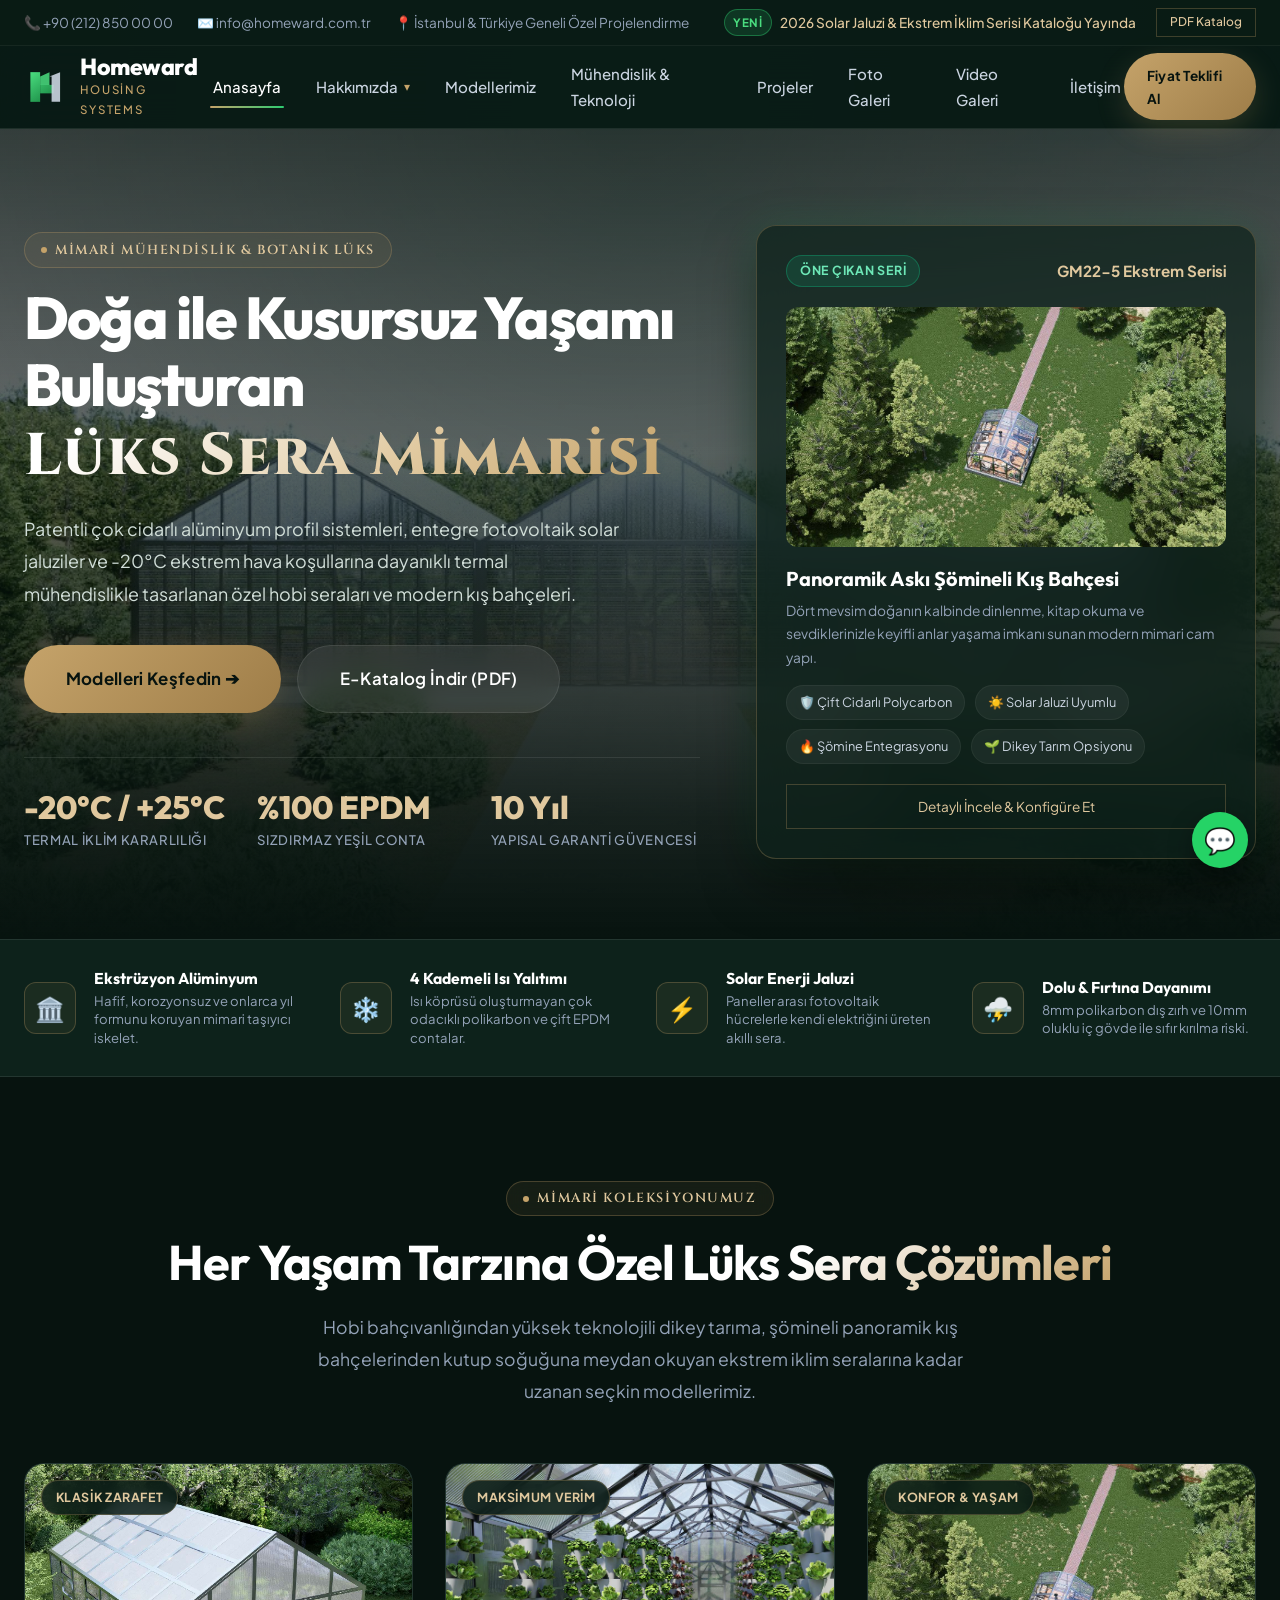
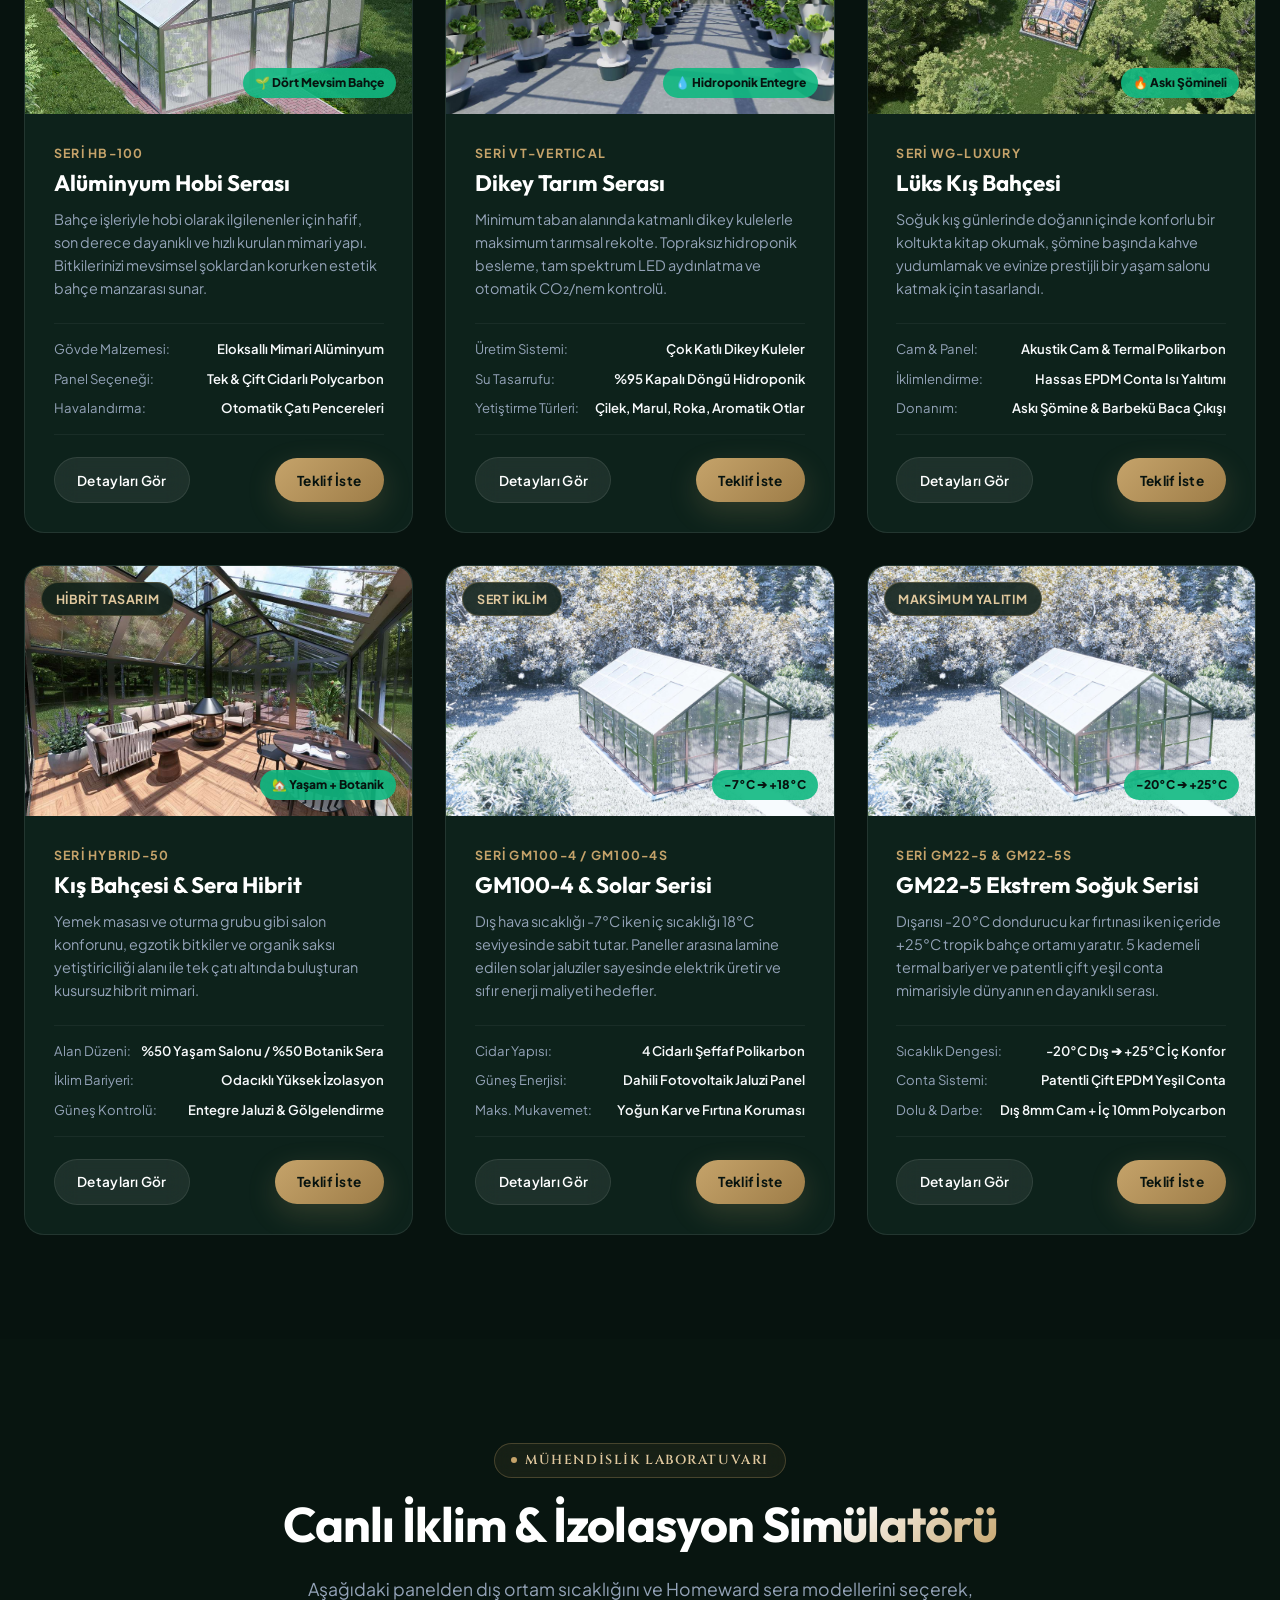
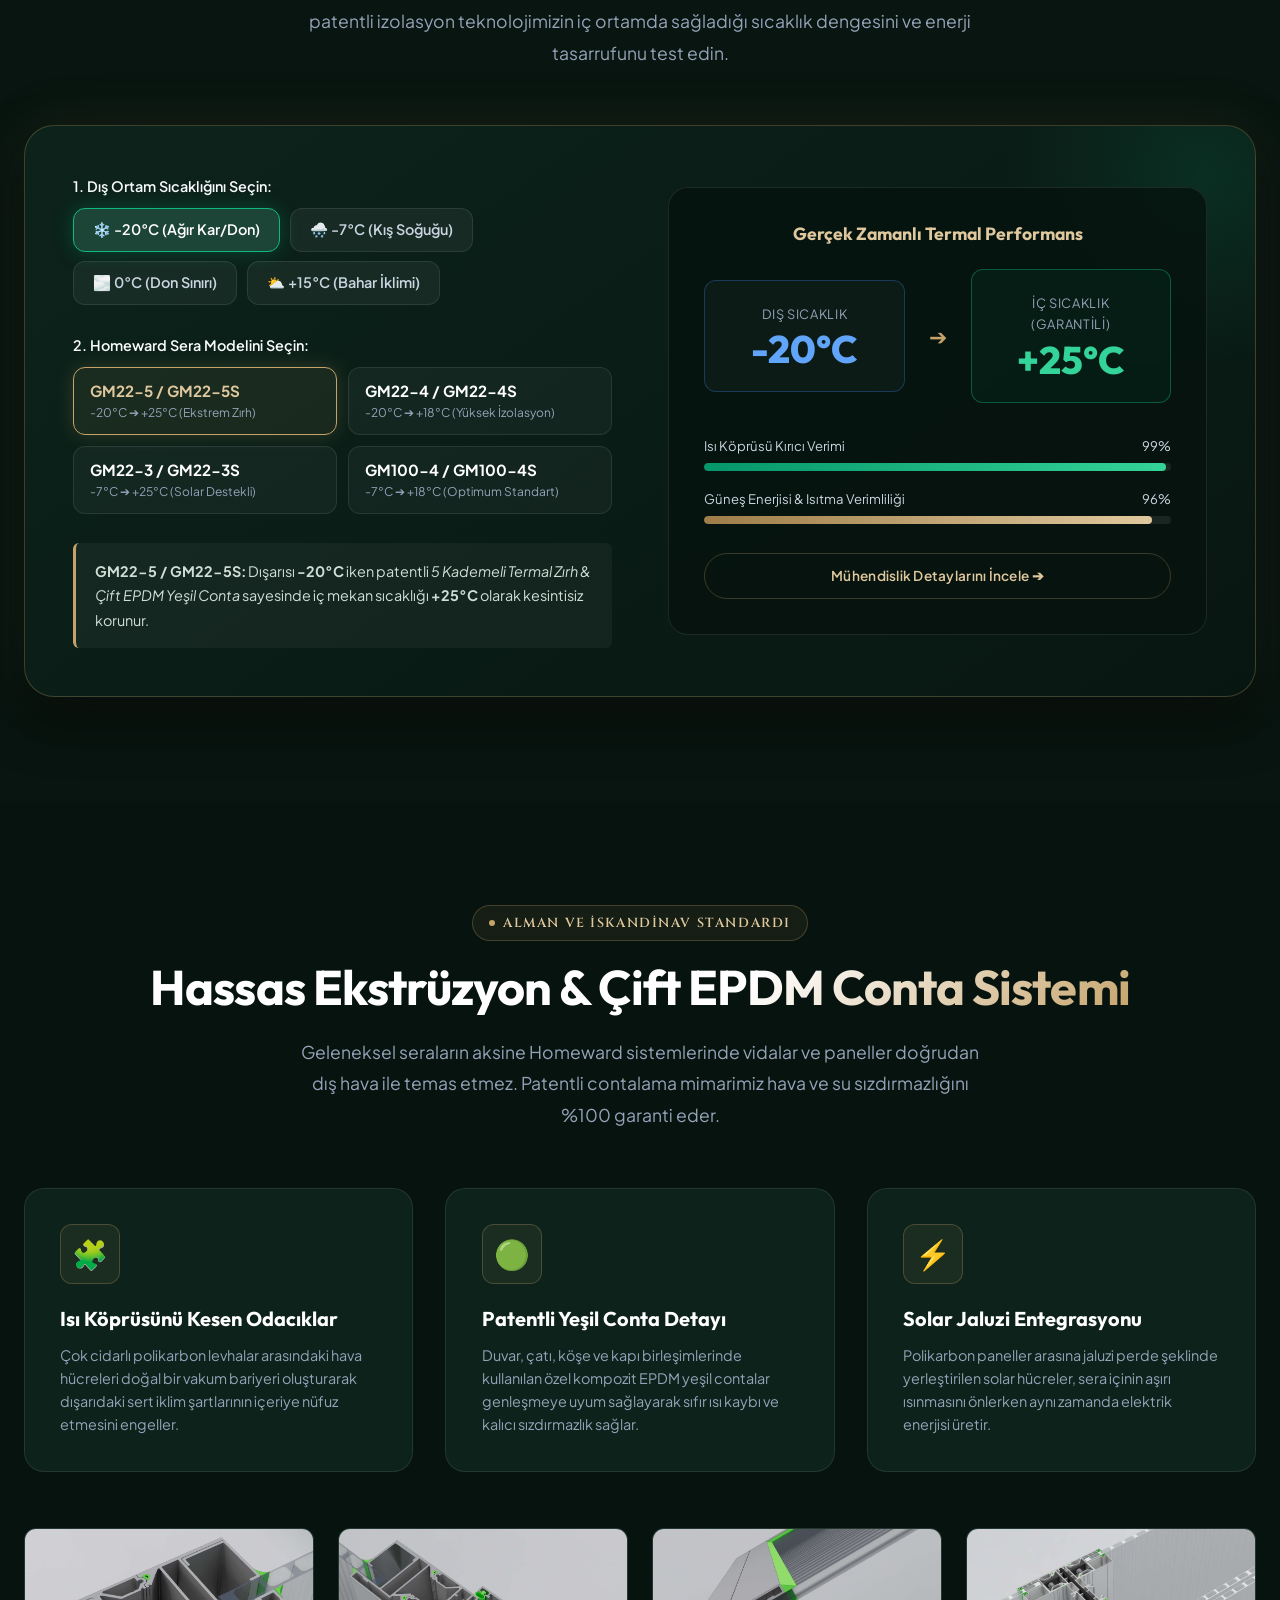
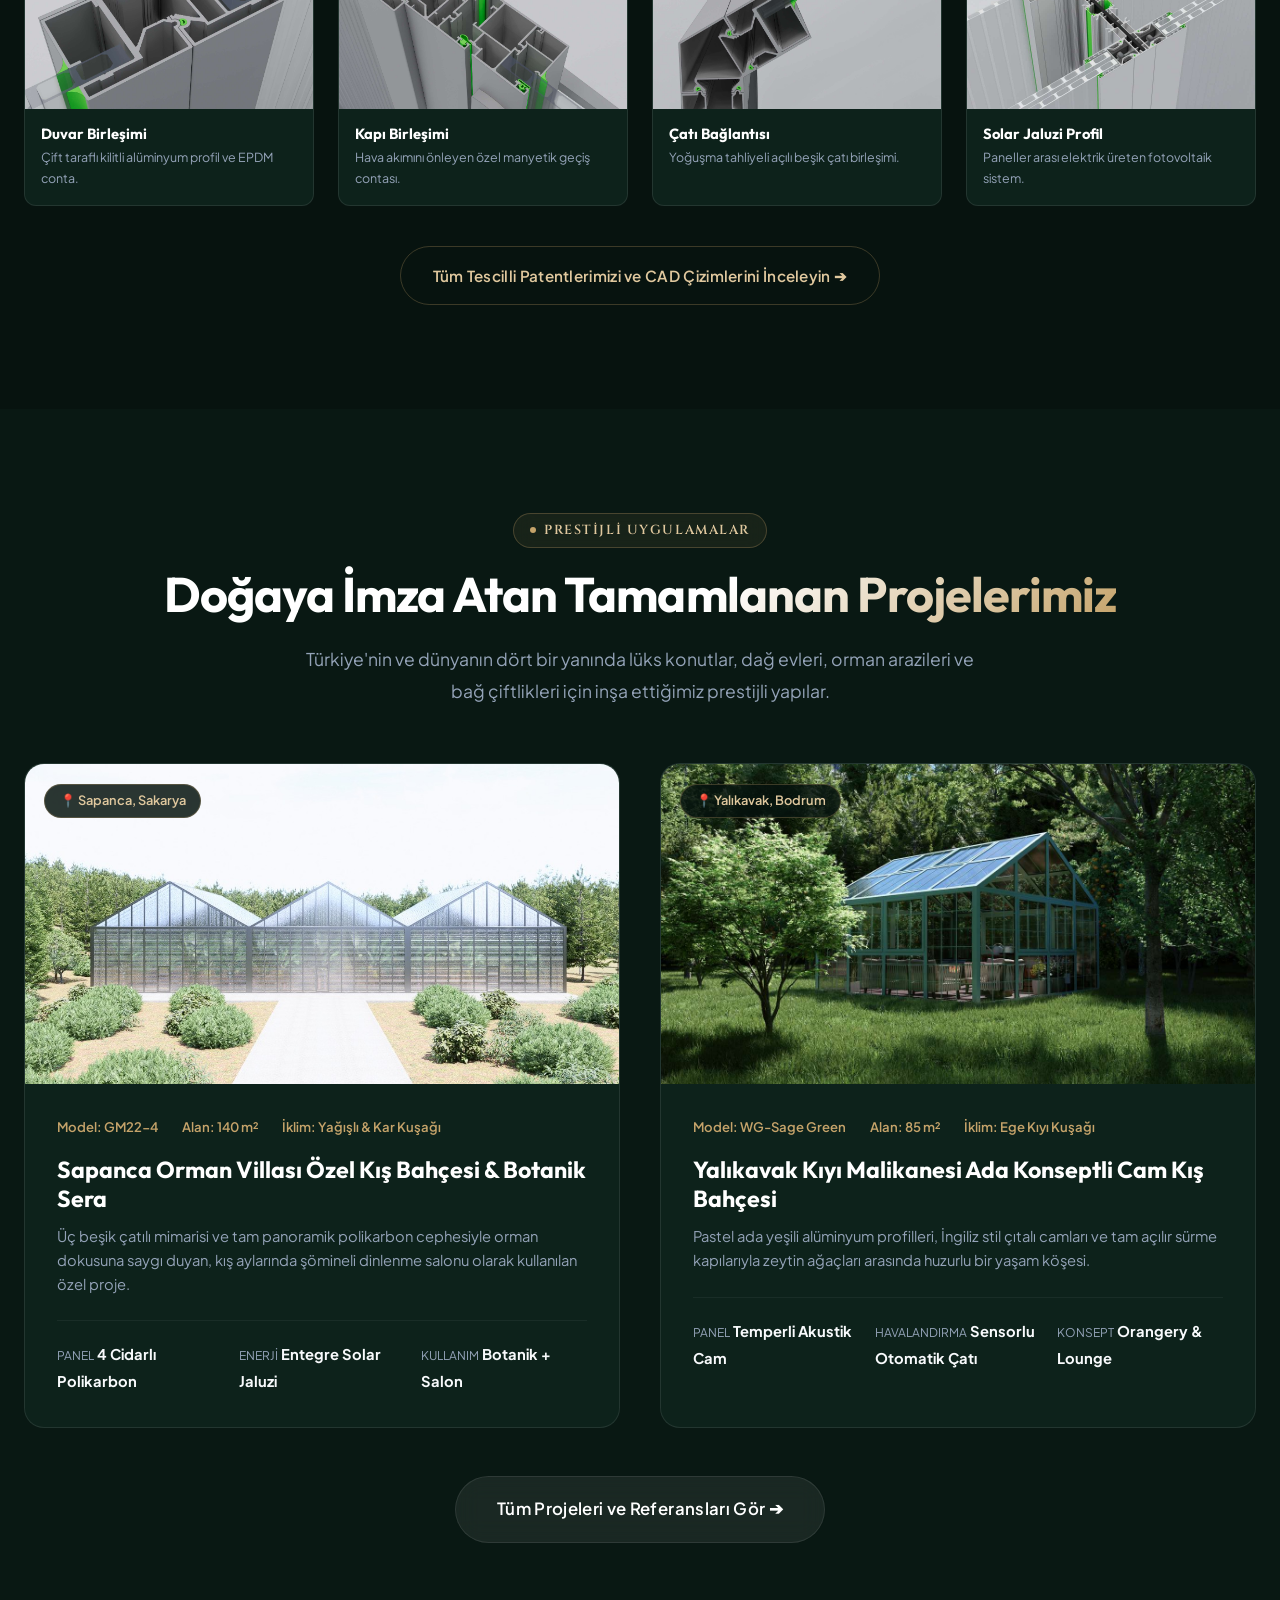
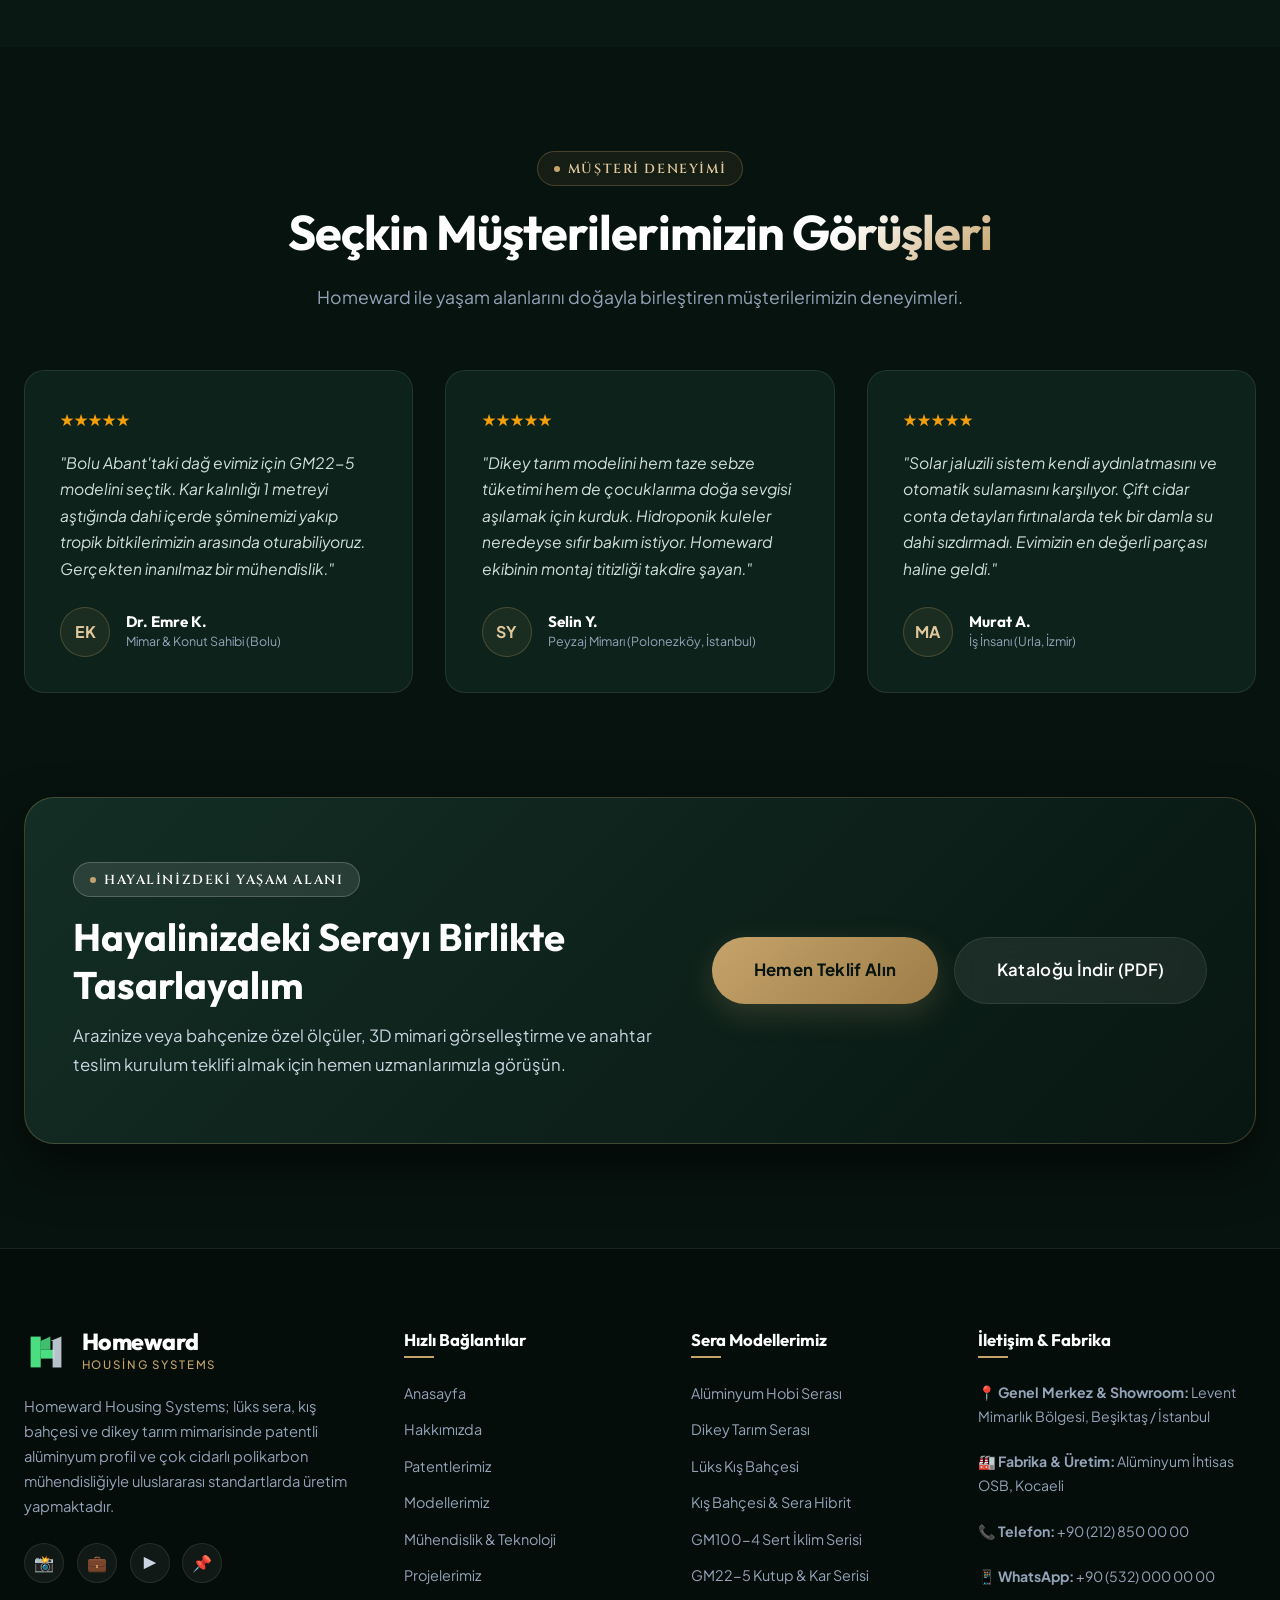
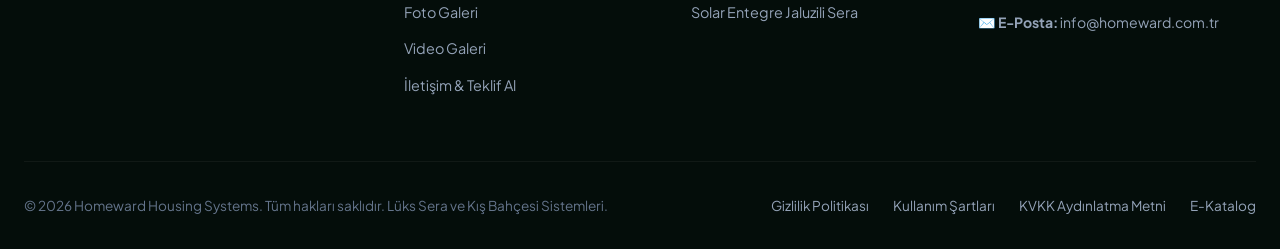
==== commit 43815330: "feat: Hakkimizda acilir dropdown menusu, Patentlerimiz sayfasi ve tescilli buluslar portfoyu" ====
--- a/index.html
+++ b/index.html
@@ -56,7 +56,23 @@
       <!-- Menü Linkleri -->
       <nav class="nav-menu">
         <a href="index.html" class="nav-link active">Anasayfa</a>
-        <a href="hakkimizda.html" class="nav-link">Hakkımızda</a>
+        
+        <div class="nav-item-dropdown">
+          <a href="hakkimizda.html" class="nav-link nav-dropdown-toggle">
+            Hakkımızda <span class="dropdown-arrow">▾</span>
+          </a>
+          <div class="dropdown-menu">
+            <a href="hakkimizda.html" class="dropdown-item">
+              <span class="dropdown-item-title">Kurumsal & Vizyon</span>
+              <span class="dropdown-item-desc">Homeward hikayesi ve değerlerimiz</span>
+            </a>
+            <a href="patentlerimiz.html" class="dropdown-item">
+              <span class="dropdown-item-title">Patentlerimiz <span class="badge-mini">Tescilli</span></span>
+              <span class="dropdown-item-desc">Tescilli profil ve conta teknolojilerimiz</span>
+            </a>
+          </div>
+        </div>
+
         <a href="modeller.html" class="nav-link">Modellerimiz</a>
         <a href="teknoloji.html" class="nav-link">Mühendislik & Teknoloji</a>
         <a href="referanslar.html" class="nav-link">Projeler</a>
@@ -567,6 +583,10 @@
           </div>
         </div>
       </div>
+
+      <div style="text-align: center; margin-top: 2.5rem;">
+        <a href="patentlerimiz.html" class="btn btn-outline-gold">Tüm Tescilli Patentlerimizi ve CAD Çizimlerini İnceleyin ➔</a>
+      </div>
     </div>
   </section>
 
@@ -766,6 +786,7 @@
           <div class="footer-links">
             <a href="index.html">Anasayfa</a>
             <a href="hakkimizda.html">Hakkımızda</a>
+            <a href="patentlerimiz.html">Patentlerimiz</a>
             <a href="modeller.html">Modellerimiz</a>
             <a href="teknoloji.html">Mühendislik & Teknoloji</a>
             <a href="referanslar.html">Projelerimiz</a>
--- a/assets/css/style.css
+++ b/assets/css/style.css
@@ -452,6 +452,131 @@
   width: 100%;
 }
 
+/* ==========================================================================
+   DROPDOWN MENÜ SİSTEMİ (HAKKIMIZDA & PATENTLERİMİZ)
+   ========================================================================== */
+.nav-item-dropdown {
+  position: relative;
+  display: inline-flex;
+  align-items: center;
+}
+
+.nav-dropdown-toggle {
+  display: inline-flex;
+  align-items: center;
+  gap: 0.35rem;
+  cursor: pointer;
+}
+
+.dropdown-arrow {
+  font-size: 0.72rem;
+  color: var(--color-accent-gold);
+  transition: transform 0.25s ease;
+  line-height: 1;
+}
+
+.nav-item-dropdown:hover .dropdown-arrow,
+.nav-item-dropdown.open .dropdown-arrow {
+  transform: rotate(180deg);
+}
+
+.dropdown-menu {
+  position: absolute;
+  top: calc(100% + 14px);
+  left: 50%;
+  transform: translateX(-50%) translateY(8px);
+  min-width: 290px;
+  background: rgba(8, 22, 17, 0.98);
+  backdrop-filter: blur(24px);
+  -webkit-backdrop-filter: blur(24px);
+  border: 1px solid var(--border-glass-gold);
+  border-radius: var(--radius-lg);
+  box-shadow: 0 20px 45px rgba(0, 0, 0, 0.65), 0 0 25px rgba(197, 163, 106, 0.15);
+  padding: 0.65rem;
+  display: flex;
+  flex-direction: column;
+  gap: 0.35rem;
+  opacity: 0;
+  visibility: hidden;
+  pointer-events: none;
+  transition: opacity 0.25s cubic-bezier(0.16, 1, 0.3, 1),
+              transform 0.25s cubic-bezier(0.16, 1, 0.3, 1),
+              visibility 0.25s;
+  z-index: 1000;
+}
+
+/* Köprü (bridge) - fare linkten menüye geçerken kapanmaması için */
+.dropdown-menu::before {
+  content: '';
+  position: absolute;
+  top: -16px;
+  left: 0;
+  width: 100%;
+  height: 16px;
+}
+
+.nav-item-dropdown:hover .dropdown-menu,
+.nav-item-dropdown:focus-within .dropdown-menu,
+.nav-item-dropdown.open .dropdown-menu {
+  opacity: 1;
+  visibility: visible;
+  transform: translateX(-50%) translateY(0);
+  pointer-events: auto;
+}
+
+.dropdown-item {
+  display: flex;
+  flex-direction: column;
+  gap: 0.2rem;
+  padding: 0.75rem 1rem;
+  border-radius: var(--radius-md);
+  text-decoration: none;
+  background: transparent;
+  border-left: 2px solid transparent;
+  transition: all 0.2s ease;
+}
+
+.dropdown-item:hover,
+.dropdown-item.active {
+  background: rgba(200, 163, 107, 0.12);
+  border-left-color: var(--color-accent-gold);
+  transform: translateX(3px);
+}
+
+.dropdown-item-title {
+  display: flex;
+  align-items: center;
+  justify-content: space-between;
+  font-size: 0.92rem;
+  font-weight: 600;
+  color: var(--text-pure-white);
+  transition: color 0.2s ease;
+}
+
+.dropdown-item:hover .dropdown-item-title,
+.dropdown-item.active .dropdown-item-title {
+  color: var(--color-accent-gold-light);
+}
+
+.dropdown-item-desc {
+  font-size: 0.76rem;
+  color: var(--text-muted);
+  line-height: 1.35;
+}
+
+.badge-mini {
+  display: inline-block;
+  padding: 0.12rem 0.45rem;
+  font-size: 0.65rem;
+  font-weight: 700;
+  letter-spacing: 0.05em;
+  text-transform: uppercase;
+  background: rgba(200, 163, 107, 0.2);
+  color: var(--color-accent-gold-light);
+  border: 1px solid var(--color-accent-gold);
+  border-radius: var(--radius-full);
+}
+
 .nav-actions {
   display: flex;
   align-items: center;
@@ -2038,6 +2163,310 @@
 }
 
 /* ==========================================================================
+   PATENTLERİMİZ SAYFASI VE BİLEŞENLERİ
+   ========================================================================== */
+.patent-stats-bar {
+  display: grid;
+  grid-template-columns: repeat(4, 1fr);
+  gap: 1.5rem;
+  margin-top: 3rem;
+  padding: 1.8rem 2rem;
+  background: rgba(13, 34, 27, 0.6);
+  border: 1px solid var(--border-glass-gold);
+  border-radius: var(--radius-xl);
+  backdrop-filter: blur(12px);
+  text-align: center;
+}
+
+.patent-stat-item .stat-val {
+  font-family: var(--font-heading);
+  font-size: 2.2rem;
+  font-weight: 800;
+  color: var(--color-accent-gold-light);
+  line-height: 1.1;
+  margin-bottom: 0.3rem;
+}
+
+.patent-stat-item .stat-lbl {
+  font-size: 0.82rem;
+  color: var(--text-muted);
+  text-transform: uppercase;
+  letter-spacing: 0.06em;
+}
+
+.patent-filters {
+  display: flex;
+  flex-wrap: wrap;
+  gap: 0.75rem;
+  justify-content: center;
+  margin-bottom: 3rem;
+}
+
+.patent-filter-btn {
+  background: rgba(255, 255, 255, 0.04);
+  border: 1px solid var(--border-glass);
+  color: var(--text-body);
+  padding: 0.65rem 1.4rem;
+  border-radius: var(--radius-full);
+  font-size: 0.9rem;
+  font-weight: 500;
+  cursor: pointer;
+  transition: all var(--transition-smooth);
+}
+
+.patent-filter-btn:hover {
+  border-color: var(--color-accent-gold);
+  color: #FFF;
+  background: rgba(200, 163, 107, 0.08);
+}
+
+.patent-filter-btn.active {
+  background: linear-gradient(135deg, var(--color-accent-gold) 0%, var(--color-accent-gold-dark) 100%);
+  color: #07130F;
+  border-color: var(--color-accent-gold);
+  font-weight: 700;
+  box-shadow: var(--shadow-gold);
+}
+
+.patents-grid {
+  display: grid;
+  grid-template-columns: repeat(3, 1fr);
+  gap: 2rem;
+}
+
+.patent-card {
+  background: var(--bg-card);
+  border: 1px solid var(--border-glass-gold);
+  border-radius: var(--radius-xl);
+  overflow: hidden;
+  display: flex;
+  flex-direction: column;
+  transition: all var(--transition-smooth);
+  position: relative;
+  box-shadow: var(--shadow-md);
+}
+
+.patent-card:hover {
+  transform: translateY(-6px);
+  border-color: rgba(200, 163, 107, 0.6);
+  box-shadow: 0 20px 40px rgba(0, 0, 0, 0.5), 0 0 30px rgba(197, 163, 106, 0.15);
+}
+
+.patent-card-media {
+  position: relative;
+  height: 220px;
+  background: #000;
+  overflow: hidden;
+  cursor: pointer;
+}
+
+.patent-card-media img {
+  width: 100%;
+  height: 100%;
+  object-fit: cover;
+  transition: transform 0.6s cubic-bezier(0.16, 1, 0.3, 1), filter 0.4s ease;
+  filter: brightness(0.9);
+}
+
+.patent-card:hover .patent-card-media img {
+  transform: scale(1.08);
+  filter: brightness(1.05);
+}
+
+.patent-cad-badge {
+  position: absolute;
+  top: 14px;
+  left: 14px;
+  background: rgba(7, 19, 15, 0.85);
+  border: 1px solid var(--border-glass-gold);
+  color: var(--color-accent-gold-light);
+  font-size: 0.72rem;
+  font-weight: 700;
+  padding: 0.25rem 0.65rem;
+  border-radius: var(--radius-full);
+  letter-spacing: 0.05em;
+  text-transform: uppercase;
+  backdrop-filter: blur(8px);
+  z-index: 2;
+}
+
+.patent-zoom-overlay {
+  position: absolute;
+  inset: 0;
+  background: rgba(7, 19, 15, 0.5);
+  display: flex;
+  align-items: center;
+  justify-content: center;
+  opacity: 0;
+  transition: opacity 0.3s ease;
+  color: #FFF;
+  font-size: 0.88rem;
+  font-weight: 600;
+  gap: 0.4rem;
+  z-index: 2;
+}
+
+.patent-card-media:hover .patent-zoom-overlay {
+  opacity: 1;
+}
+
+.patent-card-content {
+  padding: 1.8rem;
+  display: flex;
+  flex-direction: column;
+  flex: 1;
+}
+
+.patent-top-meta {
+  display: flex;
+  align-items: center;
+  justify-content: space-between;
+  gap: 0.8rem;
+  margin-bottom: 0.9rem;
+  flex-wrap: wrap;
+}
+
+.patent-number-pill {
+  font-family: 'SFMono-Regular', Consolas, 'Liberation Mono', Menlo, monospace;
+  font-size: 0.84rem;
+  font-weight: 700;
+  color: var(--color-accent-gold-light);
+  background: rgba(200, 163, 107, 0.1);
+  border: 1px dashed rgba(200, 163, 107, 0.35);
+  padding: 0.25rem 0.65rem;
+  border-radius: var(--radius-sm);
+  letter-spacing: 0.04em;
+}
+
+.patent-status-badge {
+  display: inline-flex;
+  align-items: center;
+  gap: 0.35rem;
+  font-size: 0.74rem;
+  font-weight: 700;
+  padding: 0.2rem 0.6rem;
+  border-radius: var(--radius-full);
+  text-transform: uppercase;
+  letter-spacing: 0.04em;
+}
+
+.patent-status-badge.registered {
+  background: rgba(34, 197, 94, 0.15);
+  border: 1px solid rgba(34, 197, 94, 0.4);
+  color: #4ADE80;
+}
+
+.patent-status-badge.pending {
+  background: rgba(234, 179, 8, 0.15);
+  border: 1px solid rgba(234, 179, 8, 0.4);
+  color: #FACC15;
+}
+
+.patent-status-badge.utility {
+  background: rgba(56, 189, 248, 0.15);
+  border: 1px solid rgba(56, 189, 248, 0.4);
+  color: #38BDF8;
+}
+
+.patent-title {
+  font-size: 1.22rem;
+  font-weight: 700;
+  color: var(--text-pure-white);
+  line-height: 1.35;
+  margin-bottom: 0.8rem;
+  min-height: 3.3rem;
+}
+
+.patent-desc {
+  font-size: 0.9rem;
+  color: var(--text-body);
+  line-height: 1.65;
+  margin-bottom: 1.4rem;
+  flex: 1;
+}
+
+.patent-meta-grid {
+  display: grid;
+  grid-template-columns: 1fr 1fr;
+  gap: 0.75rem;
+  background: rgba(255, 255, 255, 0.02);
+  border: 1px solid var(--border-subtle);
+  border-radius: var(--radius-md);
+  padding: 0.85rem 1rem;
+  margin-bottom: 1.2rem;
+}
+
+.meta-field-label {
+  font-size: 0.72rem;
+  color: var(--text-muted);
+  text-transform: uppercase;
+  letter-spacing: 0.05em;
+  margin-bottom: 0.2rem;
+}
+
+.meta-field-value {
+  font-size: 0.84rem;
+  color: #FFF;
+  font-weight: 600;
+}
+
+.patent-highlights {
+  display: flex;
+  flex-direction: column;
+  gap: 0.4rem;
+  margin-bottom: 1.4rem;
+}
+
+.patent-highlight-item {
+  display: flex;
+  align-items: flex-start;
+  gap: 0.5rem;
+  font-size: 0.82rem;
+  color: var(--text-muted);
+  line-height: 1.4;
+}
+
+.patent-highlight-item span {
+  color: var(--color-accent-gold);
+  font-weight: 700;
+}
+
+.patent-actions-row {
+  display: flex;
+  gap: 0.75rem;
+  margin-top: auto;
+}
+
+.patent-notice-box {
+  background: linear-gradient(135deg, rgba(200, 163, 107, 0.1) 0%, rgba(13, 34, 27, 0.6) 100%);
+  border: 1px solid var(--border-glass-gold);
+  border-radius: var(--radius-xl);
+  padding: 2.2rem 2.6rem;
+  margin-top: 4rem;
+  box-shadow: var(--shadow-md);
+}
+
+.patent-notice-content {
+  display: grid;
+  grid-template-columns: auto 1fr auto;
+  gap: 2rem;
+  align-items: center;
+}
+
+.notice-icon-box {
+  width: 58px;
+  height: 58px;
+  border-radius: var(--radius-lg);
+  background: rgba(200, 163, 107, 0.15);
+  border: 1px solid var(--color-accent-gold);
+  display: flex;
+  align-items: center;
+  justify-content: center;
+  font-size: 2rem;
+  color: var(--color-accent-gold-light);
+}
+
+/* ==========================================================================
    RESPONSIVE UYUMLULUK (MEDIA QUERIES)
    ========================================================================== */
 @media (max-width: 1024px) {
@@ -2075,6 +2504,13 @@
   }
   .contact-container-grid {
     grid-template-columns: 1fr;
+  }
+  .patents-grid {
+    grid-template-columns: repeat(2, 1fr);
+  }
+  .patent-stats-bar {
+    grid-template-columns: repeat(2, 1fr);
+    gap: 1.2rem;
   }
 }
 
@@ -2094,6 +2530,8 @@
     gap: 1.2rem;
     align-items: flex-start;
     display: none;
+    max-height: calc(100vh - 80px);
+    overflow-y: auto;
   }
   .nav-menu.open {
     display: flex;
@@ -2101,6 +2539,38 @@
   .menu-toggle {
     display: block;
   }
+
+  /* Mobil Dropdown Menü */
+  .nav-item-dropdown {
+    width: 100%;
+    display: flex;
+    flex-direction: column;
+    align-items: flex-start;
+  }
+  .nav-dropdown-toggle {
+    width: 100%;
+    justify-content: space-between;
+    padding: 0.5rem 0;
+  }
+  .dropdown-menu {
+    position: static;
+    transform: none !important;
+    opacity: 1;
+    visibility: visible;
+    pointer-events: auto;
+    width: 100%;
+    min-width: 100%;
+    background: rgba(255, 255, 255, 0.04);
+    border: 1px solid var(--border-glass);
+    box-shadow: none;
+    padding: 0.4rem;
+    margin-top: 0.3rem;
+    border-radius: var(--radius-md);
+  }
+  .dropdown-menu::before {
+    display: none;
+  }
+
   .ticker-grid {
     grid-template-columns: 1fr;
   }
@@ -2140,4 +2610,19 @@
   }
   .lightbox-prev { left: 10px; }
   .lightbox-next { right: 10px; }
-}
+
+  .patents-grid {
+    grid-template-columns: 1fr;
+  }
+  .patent-stats-bar {
+    grid-template-columns: 1fr;
+  }
+  .patent-notice-content {
+    grid-template-columns: 1fr;
+    text-align: center;
+    gap: 1.2rem;
+  }
+  .notice-icon-box {
+    margin: 0 auto;
+  }
+}
